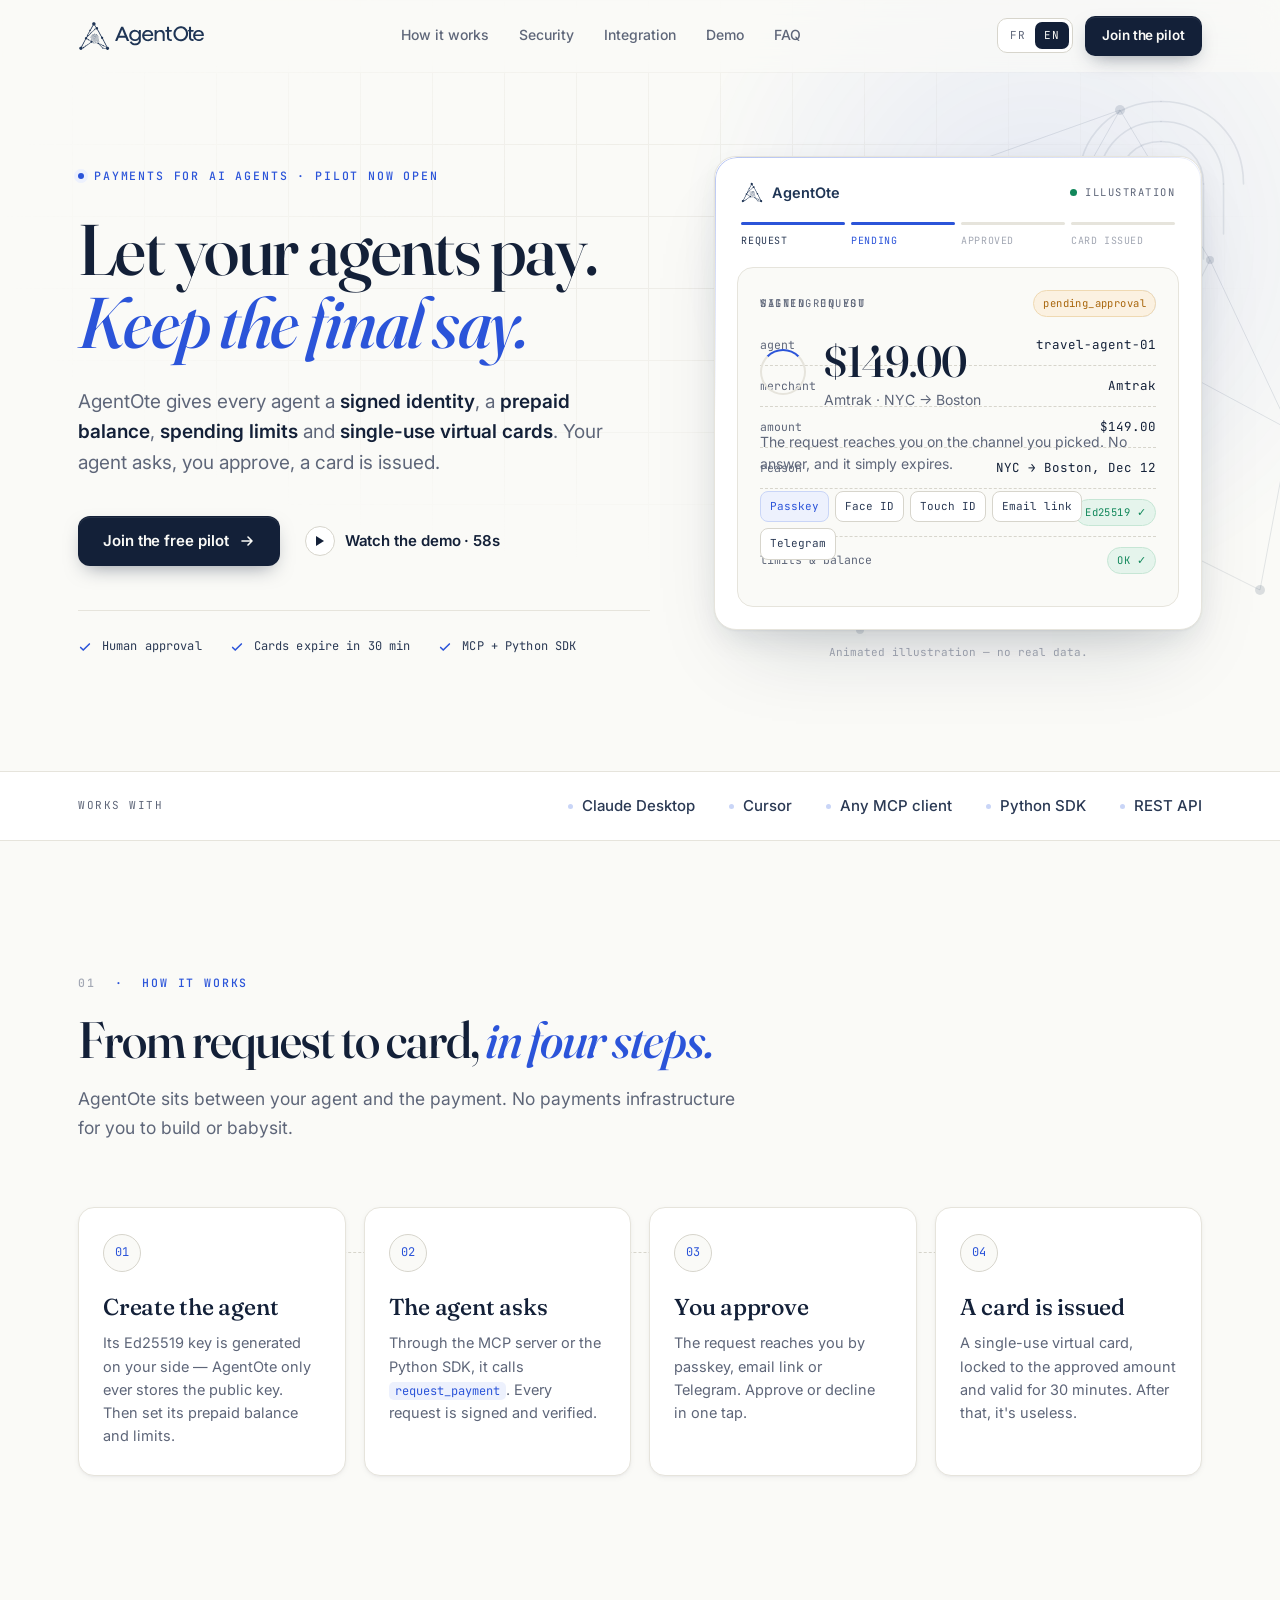
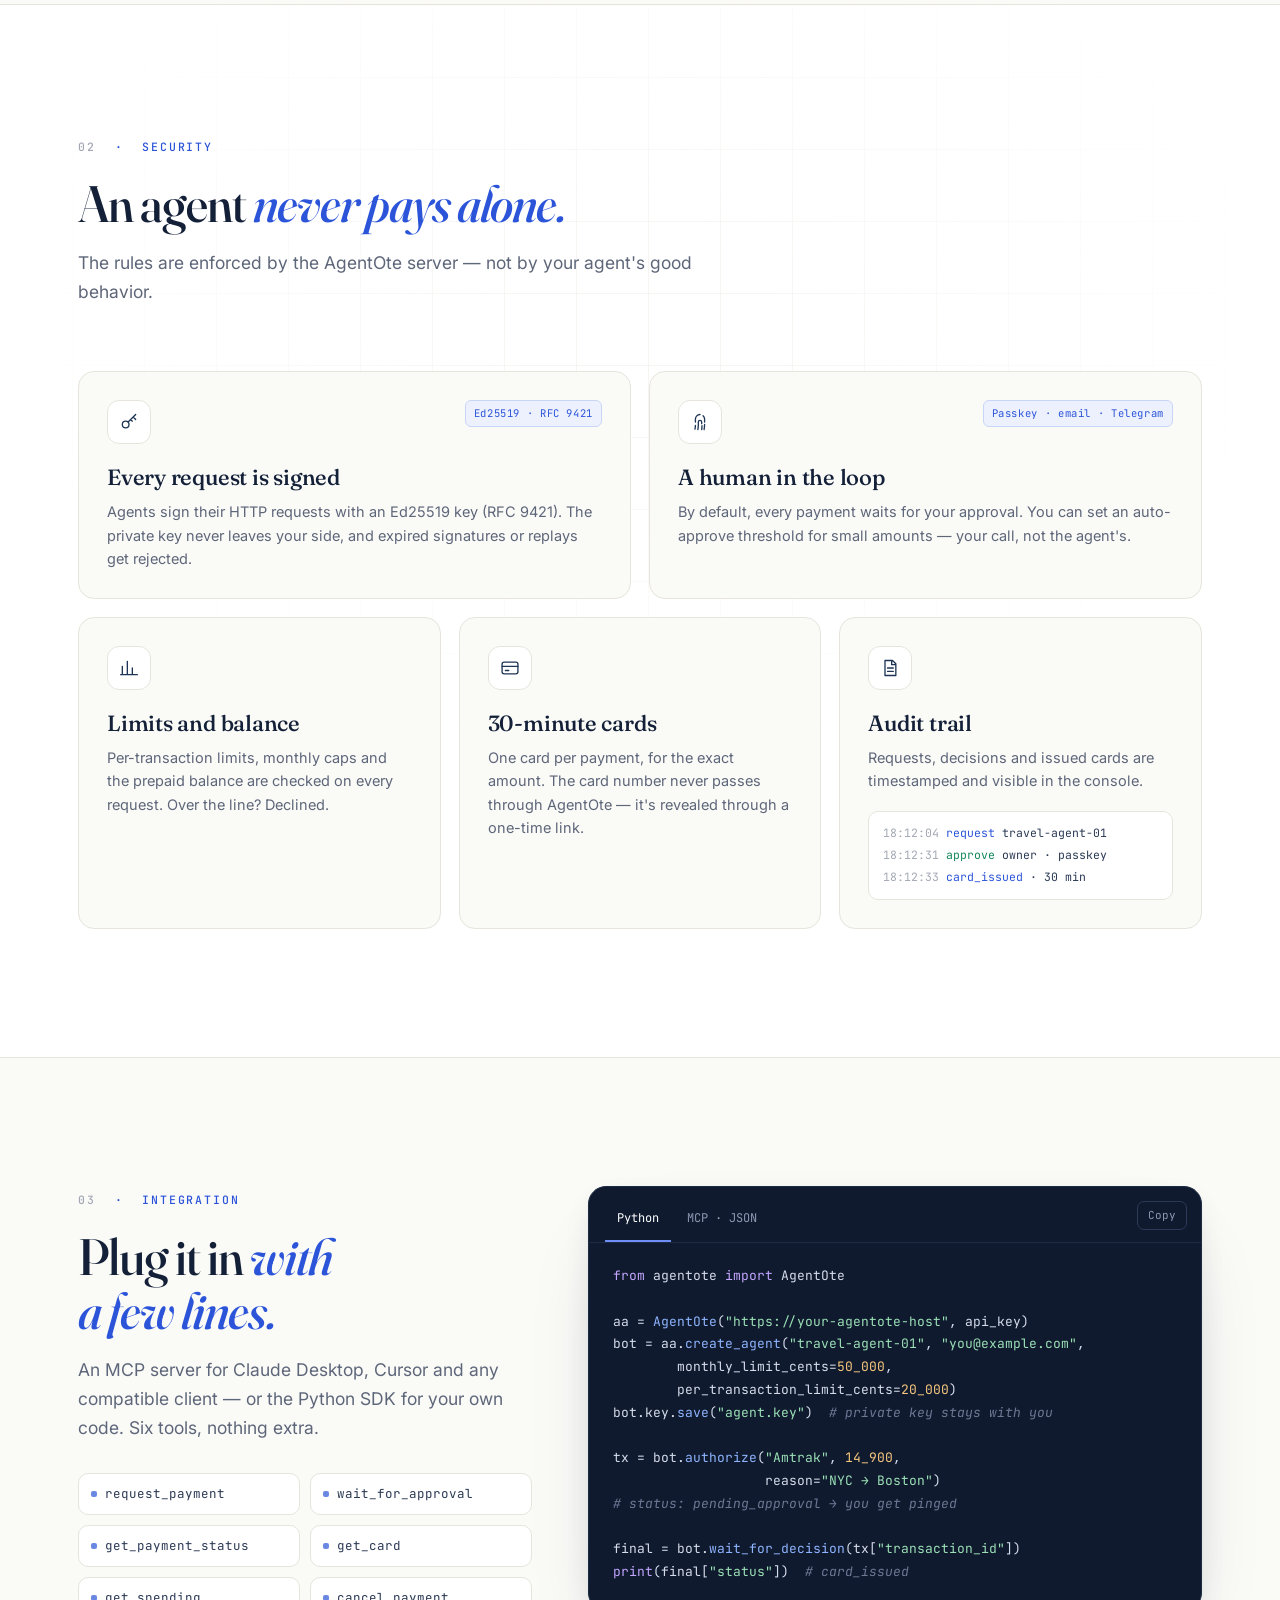
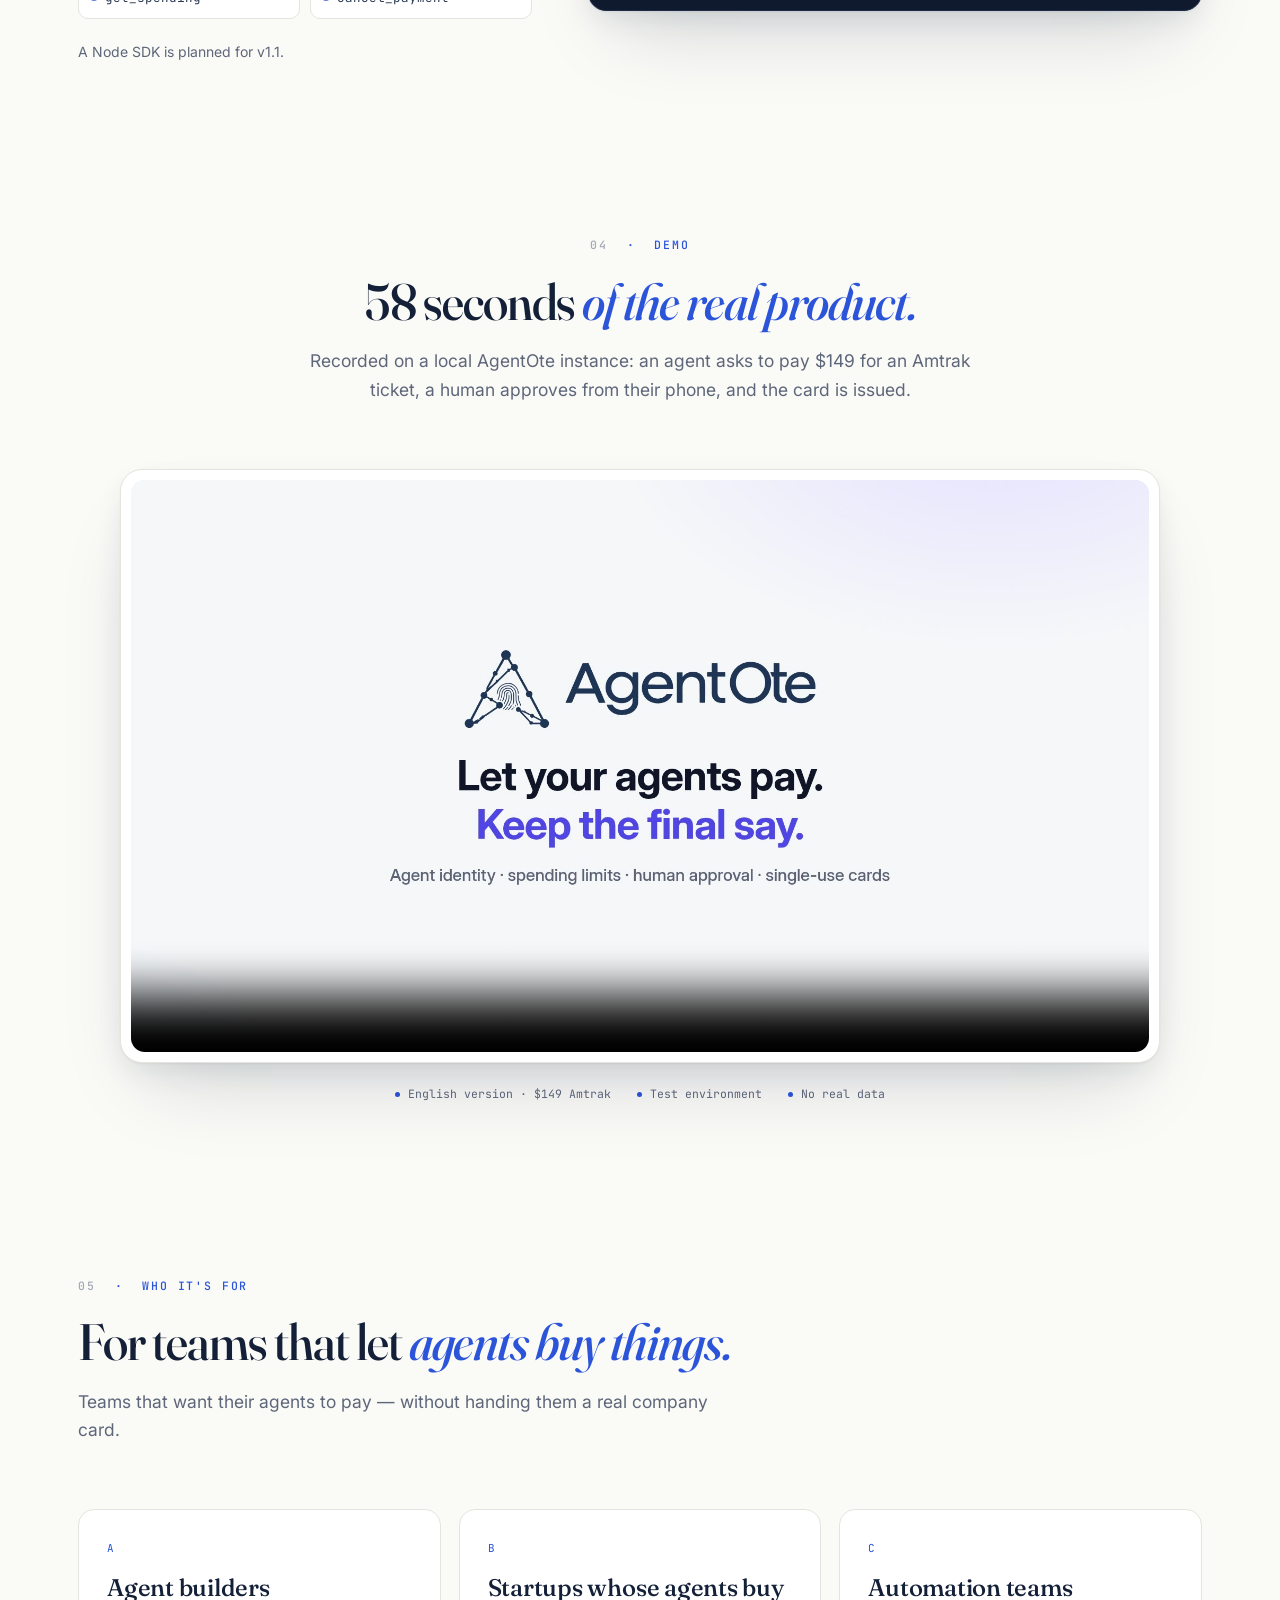
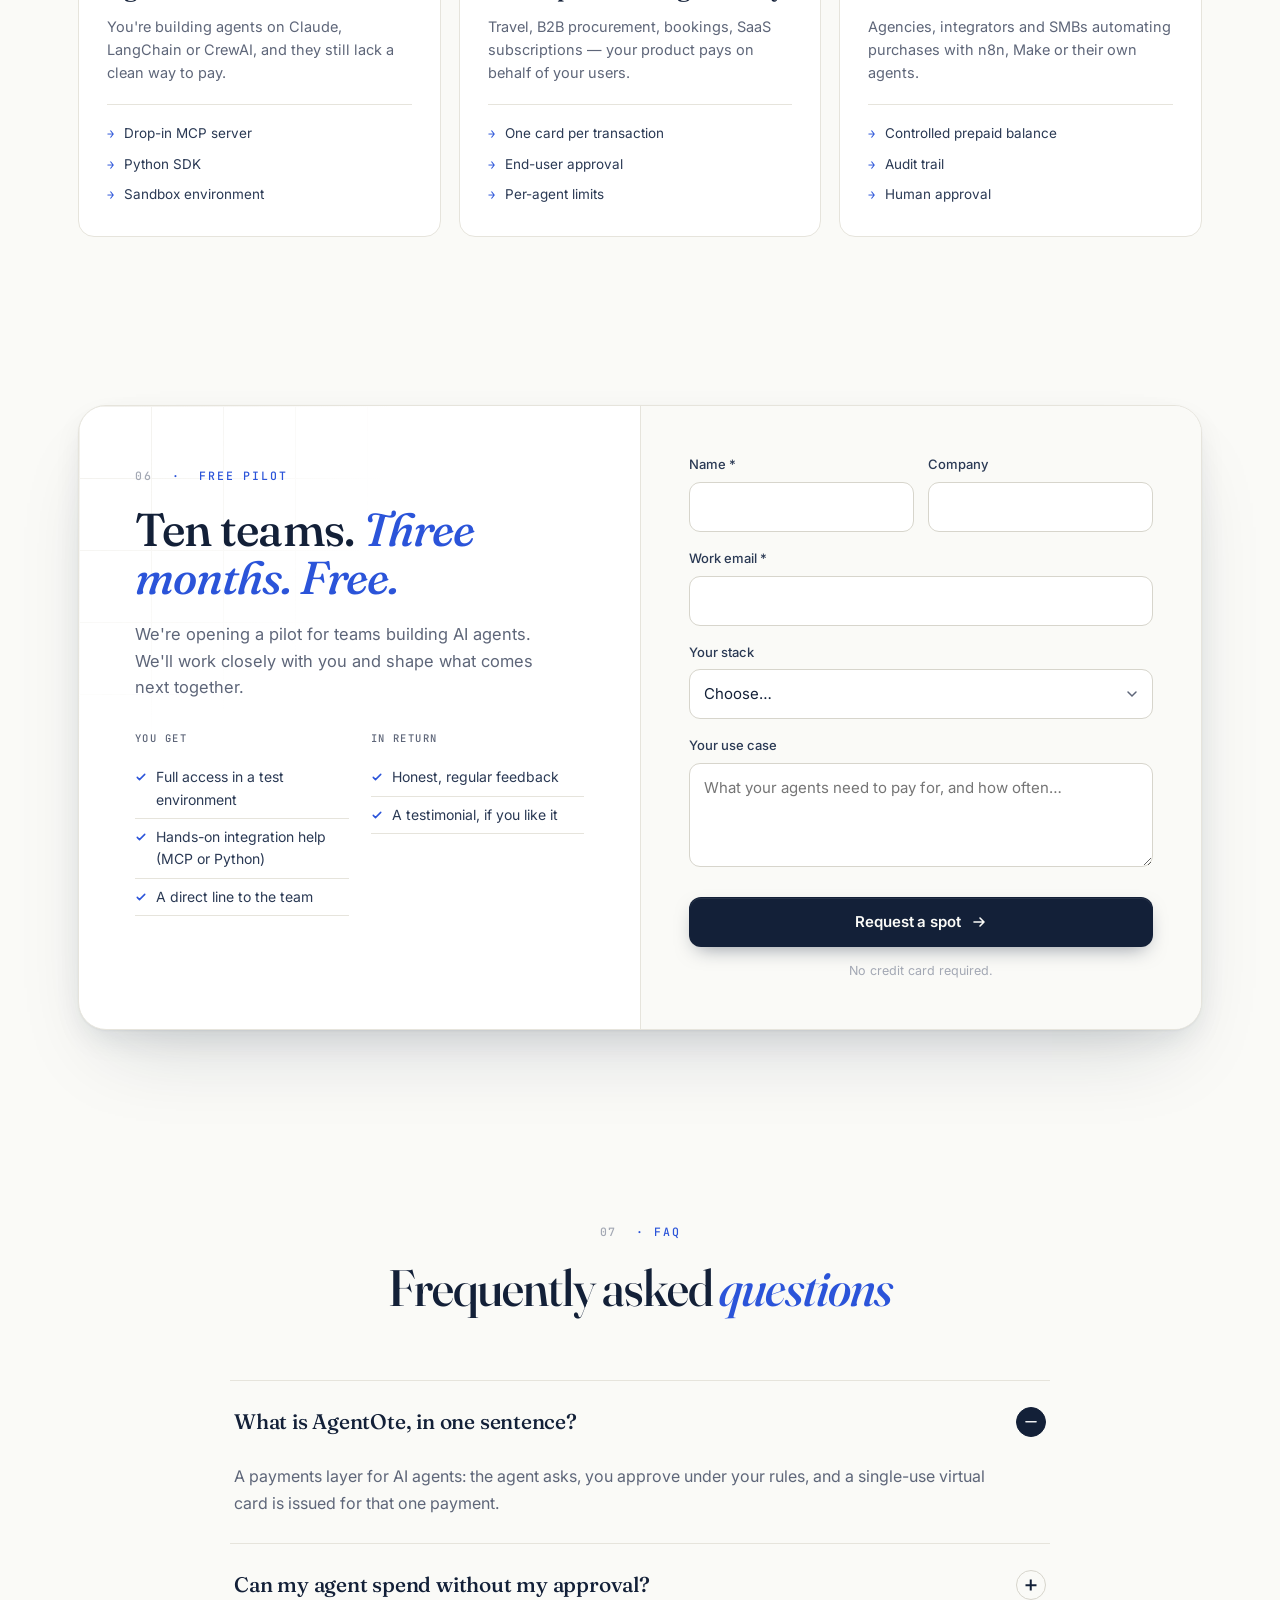
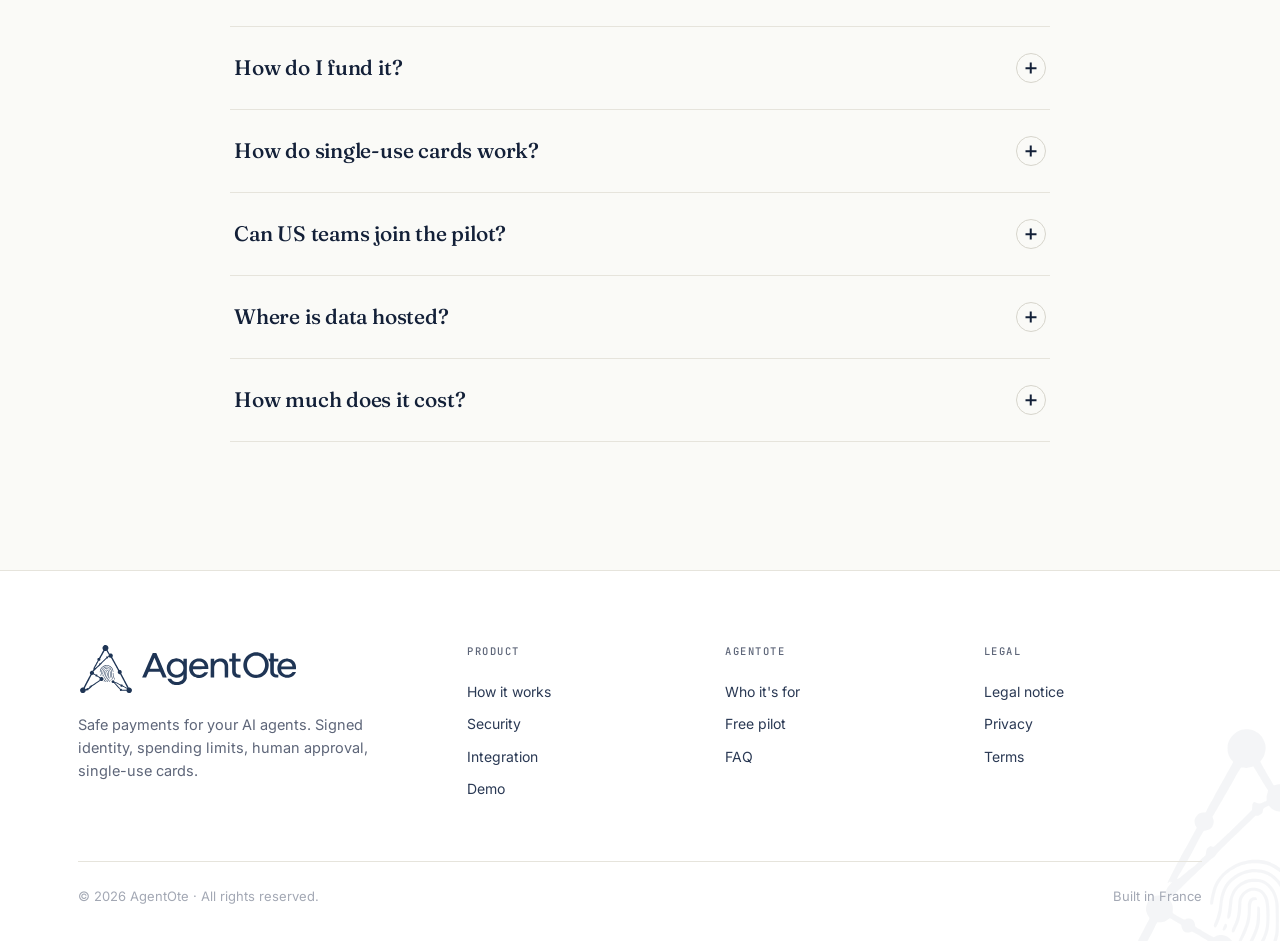
==== index.html @ a02f1b40 "Publication du site depuis agentote@7871f47" ====
<!DOCTYPE html>
<html lang="fr">
<head>
<meta charset="UTF-8" />
<meta name="viewport" content="width=device-width, initial-scale=1" />
<title>AgentOte — Des paiements sûrs pour vos agents IA</title>
<meta name="description" content="AgentOte donne à chaque agent IA une identité signée, un solde prépayé, des plafonds et des cartes virtuelles à usage unique. Vous validez chaque paiement avant qu'il parte." />
<meta property="og:type" content="website" />
<meta property="og:title" content="AgentOte — Des paiements sûrs pour vos agents IA" />
<meta property="og:description" content="Identité signée, plafonds, validation humaine et cartes virtuelles à usage unique pour les agents IA." />
<meta property="og:site_name" content="AgentOte" />
<meta property="og:image" content="assets/favicon-512.png" />
<meta name="theme-color" content="#FAFAF7" />
<link rel="icon" href="assets/favicon.ico" sizes="any" />
<link rel="icon" type="image/svg+xml" href="assets/favicon.svg" />
<link rel="icon" type="image/png" sizes="32x32" href="assets/favicon-32.png" />
<link rel="icon" type="image/png" sizes="16x16" href="assets/favicon-16.png" />
<link rel="apple-touch-icon" href="assets/apple-touch-icon-180.png" />
<link rel="preconnect" href="https://fonts.googleapis.com" />
<link rel="preconnect" href="https://fonts.gstatic.com" crossorigin />
<link href="https://fonts.googleapis.com/css2?family=Fraunces:ital,opsz,wght@0,9..144,400;0,9..144,500;0,9..144,600;1,9..144,400;1,9..144,500;1,9..144,600&family=Inter:wght@400;500;600&family=JetBrains+Mono:wght@400;500&display=swap" rel="stylesheet" />
<style>
*,*::before,*::after{box-sizing:border-box;margin:0;padding:0}
:root{
  --paper:#FAFAF7; --paper-2:#F4F3EE; --white:#FFFFFF;
  --navy:#1F3555;
  --ink:#132038; --ink-2:#2A3954; --muted:#5E6679; --faint:#A3A8B4;
  --line:#E6E4DC; --line-2:#D7D5CC;
  --accent:#2B54D9; --accent-ink:#1F43B8; --accent-soft:#EDF1FD; --accent-line:#C9D5F7;
  --ok:#11875A; --ok-soft:#E5F4EC; --warn:#A8650A; --warn-soft:#FBF1E1;
  --serif:'Fraunces',Georgia,'Times New Roman',serif;
  --sans:'Inter',-apple-system,BlinkMacSystemFont,'Segoe UI',sans-serif;
  --mono:'JetBrains Mono',ui-monospace,SFMono-Regular,Consolas,monospace;
  --nav-h:72px; --max:1180px; --r:16px;
  --shadow-1:0 1px 2px rgba(19,32,56,.04),0 2px 6px rgba(19,32,56,.04);
  --shadow-2:0 1px 2px rgba(19,32,56,.05),0 12px 32px -8px rgba(19,32,56,.12),0 40px 80px -30px rgba(19,32,56,.18);
  --ease:cubic-bezier(.2,.7,.2,1);
}
html{scroll-behavior:smooth;-webkit-text-size-adjust:100%}
body{font-family:var(--sans);font-size:16px;line-height:1.6;color:var(--ink);background:var(--paper);-webkit-font-smoothing:antialiased;text-rendering:optimizeLegibility;overflow-x:hidden}
::selection{background:var(--accent);color:#fff}
a{color:inherit;text-decoration:none}
ul,ol{list-style:none}
button{font:inherit;cursor:pointer;color:inherit}
img,svg,video{display:block;max-width:100%}
:focus-visible{outline:2px solid var(--accent);outline-offset:3px;border-radius:6px}
.container{max-width:var(--max);margin:0 auto;padding:0 28px}
.display{font-family:var(--serif);font-weight:500;letter-spacing:-.022em;line-height:1.02;font-variation-settings:"opsz" 144}
.display em{font-style:italic;font-weight:500;color:var(--accent)}
.kicker{display:inline-flex;align-items:center;gap:10px;font-family:var(--mono);font-size:11.5px;font-weight:500;letter-spacing:.16em;text-transform:uppercase;color:var(--accent)}
.kicker .dot{width:6px;height:6px;border-radius:50%;background:var(--accent);box-shadow:0 0 0 4px var(--accent-soft)}
.sec{padding:128px 0;position:relative}
.sec-head{max-width:760px;margin-bottom:64px}
.sec-head.center{margin-left:auto;margin-right:auto;text-align:center}
.sec-head h2{text-wrap:balance;font-family:var(--serif);font-weight:500;font-size:clamp(2.1rem,4vw,3.25rem);letter-spacing:-.02em;line-height:1.06;margin:18px 0 18px;font-variation-settings:"opsz" 144}
.sec-head h2 em{font-style:italic;color:var(--accent)}
.sec-sub{font-size:17.5px;color:var(--muted);max-width:60ch;line-height:1.65}
.sec-head.center .sec-sub{margin:0 auto}
.num{font-family:var(--mono);color:var(--faint)}
.btn{position:relative;display:inline-flex;align-items:center;justify-content:center;gap:10px;height:50px;padding:0 24px;border-radius:12px;border:1px solid transparent;font-size:15px;font-weight:600;letter-spacing:-.005em;white-space:nowrap;transition:background .25s var(--ease),color .25s,border-color .25s,transform .25s var(--ease),box-shadow .25s}
.btn-ink{background:var(--ink);color:var(--paper);box-shadow:0 1px 0 rgba(255,255,255,.08) inset,0 8px 20px -8px rgba(19,32,56,.5)}
.btn-ink:hover{background:var(--accent);transform:translateY(-1px);box-shadow:0 12px 26px -10px rgba(43,84,217,.6)}
.btn-ink .arr{transition:transform .25s var(--ease)}
.btn-ink:hover .arr{transform:translateX(3px)}
.btn-ghost{background:transparent;color:var(--ink);padding:0 10px}
.btn-ghost .play{width:30px;height:30px;border-radius:50%;border:1px solid var(--line-2);display:grid;place-items:center;background:var(--white);transition:border-color .25s,transform .25s var(--ease)}
.btn-ghost:hover .play{border-color:var(--ink);transform:scale(1.06)}
.btn-sm{height:40px;padding:0 16px;font-size:13.5px;border-radius:10px}
#nav{position:fixed;inset:0 0 auto;height:var(--nav-h);z-index:900;background:rgba(250,250,247,.72);backdrop-filter:saturate(1.4) blur(14px);-webkit-backdrop-filter:saturate(1.4) blur(14px);border-bottom:1px solid transparent;transition:border-color .3s,background .3s}
#nav.scrolled{border-bottom-color:var(--line);background:rgba(250,250,247,.9)}
.nav-in{max-width:var(--max);margin:0 auto;padding:0 28px;height:100%;display:flex;align-items:center;justify-content:space-between;gap:20px}
.brand{display:flex;align-items:center;flex-shrink:0}
.brand img{height:30px;width:auto}
.nav-links{display:flex;gap:30px}
.nav-links a{font-size:14px;font-weight:500;color:var(--muted);transition:color .2s;position:relative}
.nav-links a::after{content:"";position:absolute;left:0;right:0;bottom:-6px;height:1px;background:var(--ink);transform:scaleX(0);transform-origin:left;transition:transform .3s var(--ease)}
.nav-links a:hover{color:var(--ink)}
.nav-links a:hover::after{transform:scaleX(1)}
.nav-act{display:flex;align-items:center;gap:12px}
.lang{display:flex;padding:3px;border:1px solid var(--line-2);border-radius:10px;background:var(--white)}
.lang button{border:0;background:transparent;font-family:var(--mono);font-size:11px;letter-spacing:.08em;padding:5px 9px;border-radius:7px;color:var(--muted);transition:background .2s,color .2s}
.lang button.on{background:var(--ink);color:var(--paper)}
.burger{display:none;width:40px;height:40px;border:1px solid var(--line-2);border-radius:10px;background:var(--white);flex-direction:column;align-items:center;justify-content:center;gap:5px}
.burger span{width:16px;height:1.5px;background:var(--ink);transition:transform .25s,opacity .25s}
.burger.open span:nth-child(1){transform:translateY(3.25px) rotate(45deg)}
.burger.open span:nth-child(2){transform:translateY(-3.25px) rotate(-45deg)}
#mmenu{position:fixed;inset:var(--nav-h) 0 0;z-index:850;background:var(--paper);padding:28px;display:flex;flex-direction:column;opacity:0;visibility:hidden;transform:translateY(-8px);transition:opacity .25s,transform .25s,visibility .25s}
#mmenu.open{opacity:1;visibility:visible;transform:none}
#mmenu a.m{font-family:var(--serif);font-size:28px;padding:14px 0;border-bottom:1px solid var(--line);display:flex;justify-content:space-between;align-items:center}
#mmenu a.m b{font-weight:500}
#mmenu a.m span{font-family:var(--mono);font-size:12px;color:var(--faint)}
#mmenu .btn{margin-top:28px}
#hero{position:relative;padding:calc(var(--nav-h) + 84px) 0 110px;overflow:hidden}
.grid-bg{position:absolute;inset:0;pointer-events:none;background-image:linear-gradient(var(--line) 1px,transparent 1px),linear-gradient(90deg,var(--line) 1px,transparent 1px);background-size:72px 72px;opacity:.55;-webkit-mask-image:radial-gradient(ellipse 70% 60% at 50% 30%,#000 15%,transparent 72%);mask-image:radial-gradient(ellipse 70% 60% at 50% 30%,#000 15%,transparent 72%)}
.glow{position:absolute;pointer-events:none;width:720px;height:720px;right:-120px;top:-120px;background:radial-gradient(closest-side,rgba(43,84,217,.10),transparent);filter:blur(10px)}
.net{position:absolute;pointer-events:none;right:-40px;top:70px;width:760px;height:620px;opacity:.9}
.net line{stroke:var(--navy);stroke-opacity:.13;stroke-width:1}
.net circle{fill:var(--navy);fill-opacity:.16}
.net circle.p{fill:var(--accent);fill-opacity:.5;animation:pulse 3.6s var(--ease) infinite}
.net circle.p:nth-of-type(2n){animation-delay:1.2s}
.net circle.p:nth-of-type(3n){animation-delay:2.4s}
@keyframes pulse{0%,100%{fill-opacity:.15}50%{fill-opacity:.6}}
.hero-grid{position:relative;display:grid;grid-template-columns:1.08fr .92fr;gap:64px;align-items:center}
.hero-copy h1{font-size:clamp(3rem,5.6vw,4.85rem);margin:26px 0 0;text-wrap:balance}
.hero-copy h1 .l2{display:block}
.lead{margin-top:28px;font-size:19px;line-height:1.6;color:var(--muted);max-width:33em}
.lead strong{color:var(--ink);font-weight:600}
.cta-row{display:flex;align-items:center;gap:14px;margin-top:38px;flex-wrap:wrap}
.proof{margin-top:44px;padding-top:26px;border-top:1px solid var(--line);display:grid;grid-template-columns:repeat(3,auto);gap:12px 28px;justify-content:start}
.proof li{display:flex;align-items:center;gap:10px;font-family:var(--mono);font-size:12px;color:var(--ink-2);letter-spacing:.01em}
.proof svg{flex:none;color:var(--accent)}
.stage{position:relative}
.stage .fp{position:absolute;right:-84px;top:-92px;width:250px;opacity:.55;pointer-events:none}
.stage .console{z-index:1}.caption{position:relative}
.stage .fp path{fill:none;stroke:var(--navy);stroke-opacity:.18;stroke-width:1.3;stroke-linecap:round}
.console{position:relative;background:var(--white);border:1px solid var(--line);border-radius:22px;box-shadow:var(--shadow-2);padding:22px;overflow:hidden}
.console::before{content:"";position:absolute;inset:0;border-radius:22px;padding:1px;background:linear-gradient(160deg,rgba(43,84,217,.35),transparent 40%);-webkit-mask:linear-gradient(#000 0 0) content-box,linear-gradient(#000 0 0);-webkit-mask-composite:xor;mask-composite:exclude;pointer-events:none}
.c-head{display:flex;justify-content:space-between;align-items:center;padding:2px 4px 18px}
.c-brand{display:flex;align-items:center;gap:9px;font-weight:600;font-size:14.5px;color:var(--navy)}
.c-brand img{width:22px;height:auto}
.live{display:flex;align-items:center;gap:8px;font-family:var(--mono);font-size:10.5px;letter-spacing:.14em;text-transform:uppercase;color:var(--muted)}
.live i{width:7px;height:7px;border-radius:50%;background:var(--ok);animation:ping 2s infinite}
@keyframes ping{0%{box-shadow:0 0 0 0 rgba(17,135,90,.45)}80%,100%{box-shadow:0 0 0 8px rgba(17,135,90,0)}}
.steps{display:grid;grid-template-columns:repeat(4,1fr);gap:6px;margin:0 4px 18px}
.steps li{font-family:var(--mono);font-size:10px;letter-spacing:.06em;text-transform:uppercase;color:var(--faint);transition:color .4s;white-space:nowrap}
.steps li b{display:block;height:3px;border-radius:3px;background:var(--line);margin-bottom:8px;overflow:hidden;position:relative}
.steps li b::after{content:"";position:absolute;inset:0;background:var(--accent);transform:scaleX(0);transform-origin:left}
.steps li.done{color:var(--ink-2)}
.steps li.done b::after{transform:scaleX(1);transition:transform .3s}
.steps li.cur{color:var(--accent)}
.steps li.cur b::after{animation:fill var(--dur,2.8s) linear forwards}
@keyframes fill{to{transform:scaleX(1)}}
.panes{display:grid;background:var(--paper);border:1px solid var(--line);border-radius:16px;min-height:322px}
.pane{grid-area:1/1;padding:22px;opacity:0;transform:translateY(8px) scale(.985);transition:opacity .5s var(--ease),transform .6s var(--ease);pointer-events:none}
.pane.on{opacity:1;transform:none;pointer-events:auto}
.row{display:flex;justify-content:space-between;align-items:center;gap:16px;padding:10px 0;border-bottom:1px dashed var(--line-2);font-size:13.5px}
.row:last-child{border-bottom:0}
.row .k{font-family:var(--mono);font-size:11.5px;color:var(--muted)}
.row .v{font-family:var(--mono);font-size:12.5px;color:var(--ink);text-align:right}
.badge{display:inline-flex;align-items:center;gap:6px;font-family:var(--mono);font-size:10.5px;letter-spacing:.04em;padding:4px 9px;border-radius:999px;border:1px solid var(--line-2);background:var(--white);color:var(--ink-2);white-space:nowrap}
.badge.ok{color:var(--ok);background:var(--ok-soft);border-color:#C6E6D5}
.badge.wait{color:var(--warn);background:var(--warn-soft);border-color:#EFD9B2}
.badge.acc{color:var(--accent);background:var(--accent-soft);border-color:var(--accent-line)}
.p-title{display:flex;justify-content:space-between;align-items:center;gap:12px;margin-bottom:8px}
.p-title .t{font-family:var(--mono);font-size:10.5px;letter-spacing:.14em;text-transform:uppercase;color:var(--muted)}
.amount{font-family:var(--serif);font-size:44px;font-weight:500;letter-spacing:-.02em;line-height:1;margin:6px 0 6px;font-variation-settings:"opsz" 144}
.merchant{font-size:14px;color:var(--muted)}
.chips{display:flex;flex-wrap:wrap;gap:6px;margin-top:16px}
.chip-c{font-family:var(--mono);font-size:11px;padding:6px 9px;border-radius:8px;border:1px solid var(--line-2);background:var(--white);color:var(--ink-2)}
.chip-c.hl{border-color:var(--accent-line);color:var(--accent);background:var(--accent-soft)}
.wait-ring{width:46px;height:46px;border-radius:50%;border:2px solid var(--line);border-top-color:var(--accent);animation:spin 1.1s linear infinite;flex:none}
@keyframes spin{to{transform:rotate(360deg)}}
.big-check{width:52px;height:52px;border-radius:50%;background:var(--ok-soft);display:grid;place-items:center;flex:none}
.big-check path{stroke:var(--ok);stroke-width:2.4;fill:none;stroke-linecap:round;stroke-linejoin:round;stroke-dasharray:30;stroke-dashoffset:30}
.pane.on .big-check path{animation:draw .7s .15s var(--ease) forwards}
@keyframes draw{to{stroke-dashoffset:0}}
.sig{margin-top:18px;font-family:var(--mono);font-size:11px;color:var(--muted);background:var(--white);border:1px solid var(--line);border-radius:10px;padding:10px 12px;line-height:1.8}
.sig b{color:var(--ink-2);font-weight:500}
.vcard{position:relative;aspect-ratio:1.586;border-radius:16px;padding:20px 22px;color:#fff;overflow:hidden;background:radial-gradient(120% 140% at 100% 0%,#3E66E6 0%,#2346B8 35%,#1F3555 75%,#172843 100%);box-shadow:0 24px 40px -18px rgba(31,53,85,.55),inset 0 1px 0 rgba(255,255,255,.18);display:flex;flex-direction:column;justify-content:space-between}
.vcard .mesh{position:absolute;inset:0;width:100%;height:100%;opacity:.16}
.vcard .mesh line{stroke:#fff;stroke-width:.8}
.vcard .mesh circle{fill:#fff}
.vcard .shine{position:absolute;inset:-40%;background:linear-gradient(115deg,transparent 40%,rgba(255,255,255,.22) 50%,transparent 60%);transform:translateX(-60%)}
.pane.on .vcard .shine{animation:shine 1.6s .3s var(--ease) forwards}
@keyframes shine{to{transform:translateX(60%)}}
.vc-top,.vc-bot{position:relative;display:flex;justify-content:space-between;align-items:flex-start;gap:10px}
.vc-brand{display:flex;align-items:center;gap:8px;font-weight:600;font-size:14px}
.vc-brand img{width:20px}
.vc-pill{font-family:var(--mono);font-size:9.5px;letter-spacing:.1em;text-transform:uppercase;padding:4px 8px;border-radius:999px;background:rgba(255,255,255,.14);border:1px solid rgba(255,255,255,.22)}
.vc-mid{position:relative;display:flex;align-items:center;gap:14px}
.emv{width:38px;height:28px;border-radius:6px;background:linear-gradient(135deg,#F3DFA8,#C9A24A 60%,#E9D08E);position:relative;overflow:hidden}
.emv::before{content:"";position:absolute;inset:6px 0;border-top:1px solid rgba(80,60,10,.35);border-bottom:1px solid rgba(80,60,10,.35)}
.emv::after{content:"";position:absolute;inset:0 13px;border-left:1px solid rgba(80,60,10,.35);border-right:1px solid rgba(80,60,10,.35)}
.pan{position:relative;font-family:var(--mono);font-size:15px;letter-spacing:.14em;opacity:.95}
.vc-bot .l{font-family:var(--mono);font-size:8.5px;letter-spacing:.14em;text-transform:uppercase;opacity:.65;white-space:nowrap}
.vc-bot .v{font-family:var(--mono);font-size:13px;margin-top:3px;white-space:nowrap}
.under{display:flex;justify-content:space-between;align-items:center;gap:10px;margin-top:14px;font-size:12.5px;color:var(--muted)}
.caption{margin-top:14px;font-family:var(--mono);font-size:11px;color:var(--faint);text-align:center}
.compat{border-top:1px solid var(--line);border-bottom:1px solid var(--line);background:var(--white)}
.compat .container{display:flex;align-items:center;justify-content:space-between;gap:24px;padding-top:22px;padding-bottom:22px;flex-wrap:wrap}
.compat .lbl{font-family:var(--mono);font-size:11px;letter-spacing:.14em;text-transform:uppercase;color:var(--muted)}
.compat ul{display:flex;gap:10px 34px;flex-wrap:wrap}
.compat li{font-size:15px;font-weight:500;color:var(--ink-2);display:flex;align-items:center;gap:9px}
.compat li i{width:5px;height:5px;border-radius:50%;background:var(--accent-line)}
.issuing{margin-top:14px;padding:12px 14px;border:1px solid var(--accent-line);background:var(--accent-soft);border-radius:10px}
.issuing .ir{display:flex;justify-content:space-between;gap:10px;font-size:13px;color:var(--accent-ink);font-weight:500}
.issuing .mono{font-family:var(--mono);font-size:11px;opacity:.8}
.issuing b{display:block;height:3px;border-radius:3px;margin-top:10px;background:rgba(43,84,217,.15);position:relative;overflow:hidden}
.issuing b::after{content:"";position:absolute;inset:0;width:40%;background:var(--accent);border-radius:3px;animation:slide 1.2s var(--ease) infinite}
@keyframes slide{from{transform:translateX(-100%)}to{transform:translateX(260%)}}
.how{display:grid;grid-template-columns:repeat(4,1fr);gap:18px;position:relative}
.how::before{content:"";position:absolute;left:30px;right:30px;top:45px;border-top:1px dashed var(--line-2)}
.st{position:relative;background:var(--white);border:1px solid var(--line);border-radius:var(--r);padding:26px 24px 28px;box-shadow:var(--shadow-1);transition:transform .35s var(--ease),box-shadow .35s,border-color .35s}
.st:hover{transform:translateY(-4px);box-shadow:var(--shadow-2);border-color:var(--line-2)}
.st .n{width:38px;height:38px;border-radius:50%;display:grid;place-items:center;background:var(--paper);border:1px solid var(--line-2);font-family:var(--mono);font-size:12px;color:var(--accent);position:relative;z-index:1}
.st h3{font-family:var(--serif);font-weight:500;font-size:23px;letter-spacing:-.01em;line-height:1.2;margin:22px 0 10px}
.st p{font-size:14.5px;color:var(--muted);line-height:1.6}
.st code{font-family:var(--mono);font-size:12px;color:var(--accent);background:var(--accent-soft);padding:1px 6px;border-radius:5px}
#security{background:var(--white);border-top:1px solid var(--line);border-bottom:1px solid var(--line)}
#security .grid-bg{opacity:.35}
.sec-grid{display:grid;grid-template-columns:repeat(6,1fr);gap:18px;position:relative}
.sc{grid-column:span 2;background:var(--paper);border:1px solid var(--line);border-radius:var(--r);padding:28px;position:relative;overflow:hidden;transition:border-color .3s,transform .35s var(--ease)}
.sc:hover{border-color:var(--accent-line);transform:translateY(-3px)}
.sc.wide{grid-column:span 3}
.sc .ico{width:44px;height:44px;border-radius:12px;background:var(--white);border:1px solid var(--line);display:grid;place-items:center;color:var(--navy)}
.sc h3{font-family:var(--serif);font-weight:500;font-size:22px;letter-spacing:-.01em;line-height:1.2;margin:20px 0 10px}
.sc p{font-size:14.5px;color:var(--muted);line-height:1.6}
.sc .tag{position:absolute;top:28px;right:28px;font-family:var(--mono);font-size:10.5px;letter-spacing:.06em;color:var(--accent);background:var(--accent-soft);border:1px solid var(--accent-line);padding:4px 8px;border-radius:6px}
.log{margin-top:18px;font-family:var(--mono);font-size:11.5px;line-height:1.95;color:var(--ink-2);background:var(--white);border:1px solid var(--line);border-radius:10px;padding:10px 14px;white-space:nowrap;overflow:hidden;text-overflow:ellipsis}
.log span{color:var(--faint)}
.log .g{color:var(--ok)}.log .b{color:var(--accent)}
.int{display:grid;grid-template-columns:.85fr 1.15fr;gap:56px;align-items:start}
.tools{margin-top:30px;display:grid;grid-template-columns:1fr 1fr;gap:10px}
.tools li{font-family:var(--mono);font-size:12.5px;color:var(--ink-2);background:var(--white);border:1px solid var(--line);border-radius:10px;padding:10px 12px;display:flex;align-items:center;gap:8px}
.tools li::before{content:"";width:6px;height:6px;border-radius:2px;background:var(--accent);opacity:.7}
.int-note{margin-top:22px;font-size:14px;color:var(--muted)}
.code{background:#0F1A2E;border-radius:18px;box-shadow:var(--shadow-2);overflow:hidden;border:1px solid #1E2B44;min-width:0}
.code-bar{display:flex;align-items:center;justify-content:space-between;padding:12px 14px 0 16px;border-bottom:1px solid #1E2B44}
.tabs{display:flex;gap:4px}
.tabs button{border:0;background:transparent;color:#8D98B3;font-family:var(--mono);font-size:12px;padding:10px 12px 12px;border-bottom:2px solid transparent;transition:color .2s,border-color .2s}
.tabs button.on{color:#fff;border-bottom-color:#6E8EF5}
.copy{border:1px solid #2A3A58;background:transparent;color:#8D98B3;font-family:var(--mono);font-size:11px;padding:5px 10px;border-radius:7px;margin-bottom:10px;transition:color .2s,border-color .2s}
.copy:hover{color:#fff;border-color:#6E8EF5}
.code pre{margin:0;padding:22px 24px 26px;font-family:var(--mono);font-size:13px;line-height:1.75;color:#D5DCEC;overflow-x:auto;display:none;tab-size:2}
.code pre.on{display:block}
.tk-c{color:#6C7894;font-style:italic}.tk-k{color:#C3A6FF}.tk-s{color:#9BE0B6}.tk-n{color:#F7C77E}.tk-f{color:#8FB4FF}.tk-p{color:#D5DCEC}
.vid-wrap{position:relative;max-width:1040px;margin:0 auto}
.vid-frame{position:relative;border-radius:22px;overflow:hidden;background:var(--white);border:1px solid var(--line);box-shadow:var(--shadow-2);padding:10px}
.vid-frame video{width:100%;border-radius:14px;aspect-ratio:16/9;background:#EEF0F4}
.vid-meta{display:flex;justify-content:center;gap:10px 26px;flex-wrap:wrap;margin-top:22px;font-family:var(--mono);font-size:11.5px;color:var(--muted)}
.vid-meta>span{display:flex;align-items:center;gap:8px}
.vid-meta i{width:5px;height:5px;border-radius:50%;background:var(--accent)}
.who{display:grid;grid-template-columns:repeat(3,1fr);gap:18px}
.wc{background:var(--white);border:1px solid var(--line);border-radius:var(--r);padding:30px 28px;display:flex;flex-direction:column;transition:transform .35s var(--ease),box-shadow .35s}
.wc:hover{transform:translateY(-4px);box-shadow:var(--shadow-2)}
.wc .idx{font-family:var(--mono);font-size:11px;letter-spacing:.14em;color:var(--accent)}
.wc h3{font-family:var(--serif);font-weight:500;font-size:24px;letter-spacing:-.01em;line-height:1.2;margin:16px 0 12px}
.wc p{font-size:14.5px;color:var(--muted)}
.wc ul{margin-top:auto;padding-top:18px;border-top:1px solid var(--line);display:flex;flex-direction:column;gap:9px}
.wc p{margin-bottom:20px}
.wc li{font-size:13.5px;color:var(--ink-2);display:flex;gap:10px;align-items:baseline}
.wc li::before{content:"→";font-family:var(--mono);font-size:12px;color:var(--accent)}
.pilot{position:relative;border-radius:28px;background:var(--white);border:1px solid var(--line);box-shadow:var(--shadow-2);overflow:hidden;display:grid;grid-template-columns:1fr 1fr}
.pilot-l{padding:56px;position:relative}
.pilot-l .grid-bg{opacity:.5;-webkit-mask-image:radial-gradient(ellipse 80% 80% at 0% 0%,#000 10%,transparent 70%);mask-image:radial-gradient(ellipse 80% 80% at 0% 0%,#000 10%,transparent 70%)}
.pilot-l h2{text-wrap:balance;position:relative;font-family:var(--serif);font-weight:500;font-size:clamp(2rem,3.6vw,3rem);letter-spacing:-.02em;line-height:1.06;margin:18px 0 18px}
.pilot-l h2 em{font-style:italic;color:var(--accent)}
.pilot-l>p{position:relative;color:var(--muted);font-size:16.5px;max-width:42ch}
.give{position:relative;margin-top:30px;display:grid;grid-template-columns:1fr 1fr;gap:22px}
.give h4{font-family:var(--mono);font-size:10.5px;letter-spacing:.14em;text-transform:uppercase;color:var(--muted);font-weight:500;margin-bottom:12px}
.give li{font-size:14px;color:var(--ink-2);padding:7px 0;border-bottom:1px solid var(--line);display:flex;gap:9px}
.give li svg{flex:none;margin-top:5px;color:var(--accent)}
.pilot-r{padding:48px;background:var(--paper);border-left:1px solid var(--line)}
form .f{margin-bottom:16px}
form label{display:block;font-size:13px;font-weight:500;color:var(--ink-2);margin-bottom:7px}
form input,form select,form textarea{width:100%;font:inherit;font-size:15px;color:var(--ink);background:var(--white);border:1px solid var(--line-2);border-radius:11px;padding:12px 14px;transition:border-color .2s,box-shadow .2s;appearance:none;-webkit-appearance:none}
form select{background-image:url("data:image/svg+xml,%3Csvg xmlns='http://www.w3.org/2000/svg' width='12' height='12' viewBox='0 0 12 12'%3E%3Cpath d='M2 4l4 4 4-4' stroke='%235E6679' stroke-width='1.5' fill='none' stroke-linecap='round'/%3E%3C/svg%3E");background-repeat:no-repeat;background-position:right 14px center}
form textarea{min-height:104px;resize:vertical}
form input:focus,form select:focus,form textarea:focus{outline:0;border-color:var(--accent);box-shadow:0 0 0 4px var(--accent-soft)}
form .two{display:grid;grid-template-columns:1fr 1fr;gap:14px}
form .btn{width:100%;margin-top:6px}
.form-note{margin-top:14px;font-size:12.5px;color:var(--faint);text-align:center}
.ok-msg{display:none;margin-top:14px;padding:12px 14px;border-radius:11px;background:var(--ok-soft);color:var(--ok);font-size:14px}
.ok-msg.show{display:block}
.faq{max-width:820px;margin:0 auto;border-top:1px solid var(--line)}
.qa{border-bottom:1px solid var(--line)}
.qa button{text-wrap:pretty;width:100%;display:flex;justify-content:space-between;align-items:center;gap:24px;text-align:left;background:none;border:0;padding:26px 4px;font-family:var(--serif);font-size:21px;font-weight:500;letter-spacing:-.01em;color:var(--ink);line-height:1.3}
.qa .pm{flex:none;width:30px;height:30px;border-radius:50%;border:1px solid var(--line-2);position:relative;transition:background .25s,border-color .25s}
.qa .pm::before,.qa .pm::after{content:"";position:absolute;left:50%;top:50%;width:11px;height:1.5px;background:var(--ink);transform:translate(-50%,-50%)}
.qa .pm::after{transform:translate(-50%,-50%) rotate(90deg);transition:transform .35s var(--ease)}
.qa.open .pm{background:var(--ink);border-color:var(--ink)}
.qa.open .pm::before,.qa.open .pm::after{background:#fff}
.qa.open .pm::after{transform:translate(-50%,-50%) rotate(0)}
.qa .a{display:grid;grid-template-rows:0fr;transition:grid-template-rows .4s var(--ease)}
.qa.open .a{grid-template-rows:1fr}
.qa .a>div{overflow:hidden}
.qa .a p{padding:0 60px 26px 4px;color:var(--muted);font-size:16px;line-height:1.7}
footer{border-top:1px solid var(--line);background:var(--white);padding:72px 0 34px;position:relative;overflow:hidden}
.ft{display:grid;grid-template-columns:1.6fr 1fr 1fr 1fr;gap:40px;position:relative}
.ft-brand img{height:52px;width:auto}
.ft-brand p{margin-top:18px;color:var(--muted);font-size:14.5px;max-width:34ch}
.ft h4{font-family:var(--mono);font-size:10.5px;letter-spacing:.14em;text-transform:uppercase;color:var(--muted);font-weight:500;margin-bottom:16px}
.ft a{display:block;font-size:14px;color:var(--ink-2);padding:5px 0;transition:color .2s}
.ft a:hover{color:var(--accent)}
.ft-bot{position:relative;margin-top:56px;padding-top:24px;border-top:1px solid var(--line);display:flex;justify-content:space-between;gap:16px;flex-wrap:wrap;font-size:13px;color:var(--faint)}
.ft-mark{position:absolute;right:-150px;bottom:-110px;width:360px;opacity:.045;pointer-events:none}
.rv{opacity:0;transform:translateY(18px);transition:opacity .8s var(--ease),transform .9s var(--ease)}
.rv.in{opacity:1;transform:none}
.rv.d1{transition-delay:.08s}.rv.d2{transition-delay:.16s}.rv.d3{transition-delay:.24s}
@media (prefers-reduced-motion:reduce){*,*::before,*::after{animation:none!important;transition:none!important}.rv{opacity:1;transform:none}html{scroll-behavior:auto}.big-check path{stroke-dashoffset:0}}
@media (max-width:1080px){
  .nav-links{display:none}.burger{display:flex}
  .hero-grid{grid-template-columns:1fr;gap:56px}
  .stage{max-width:560px}
  .how{grid-template-columns:1fr 1fr}.how::before{display:none}
  .sc,.sc.wide{grid-column:span 3}
  .int{grid-template-columns:1fr;gap:40px}
  .pilot{grid-template-columns:1fr}.pilot-r{border-left:0;border-top:1px solid var(--line)}
  .ft{grid-template-columns:1fr 1fr 1fr}.ft-brand{grid-column:1/-1}
}
@media (max-width:720px){
  :root{--nav-h:64px}
  .container,.nav-in{padding:0 20px}
  .brand img{height:26px}
  .nav-cta{display:none}
  .sec{padding:88px 0}
  .sec-head{margin-bottom:44px}
  #hero{padding:calc(var(--nav-h) + 48px) 0 72px}
  .hero-copy h1{font-size:clamp(2.5rem,11.5vw,3.4rem)}
  .lead{font-size:17px}
  .cta-row .btn-ink{width:100%}
  .proof{grid-template-columns:1fr;gap:12px}
  .net{width:520px;right:-240px;top:30px;opacity:.55}
  .stage .fp{display:none}
  .console{padding:14px;border-radius:18px}
  .c-head{padding:2px 2px 14px}
  .panes{min-height:300px}
  .pane{padding:16px}
  .amount{font-size:36px}
  .steps{margin:0 2px 14px}
  .steps li{font-size:8.5px;letter-spacing:.02em}
  .vcard{padding:16px 16px}
  .pan{font-size:13px}
  .vc-bot .v{font-size:11.5px}
  .how,.who{grid-template-columns:1fr}
  .sc,.sc.wide{grid-column:1/-1}
  .sc .tag{position:static;display:inline-block;margin-top:16px}
  .tools{grid-template-columns:1fr}
  .code pre{font-size:11px;padding:18px;white-space:pre-wrap;word-break:break-word}
  .ft-mark{width:200px;right:-50px;bottom:-60px;opacity:.04}
  .stage{margin-top:-8px}
  .pilot-l,.pilot-r{padding:30px 22px}
  .give{grid-template-columns:1fr}
  form .two{grid-template-columns:1fr;gap:0}
  .qa button{font-size:18px;padding:22px 2px}
  .qa .a p{padding:0 8px 22px 2px}
  .ft{grid-template-columns:1fr 1fr}
  .compat .container{flex-direction:column;align-items:flex-start;gap:14px}
  .compat ul{gap:8px 22px}
}
</style>
</head>
<body>
<header id="nav">
  <div class="nav-in">
    <a href="#top" class="brand" aria-label="AgentOte"><img src="assets/agentote-logo.svg" alt="AgentOte" width="139" height="30"></a>
    <nav class="nav-links" aria-label="Navigation">
      <a href="#how" data-i="nav_how"></a><a href="#security" data-i="nav_sec"></a><a href="#integration" data-i="nav_int"></a><a href="#demo" data-i="nav_demo"></a><a href="#faq" data-i="nav_faq"></a>
    </nav>
    <div class="nav-act">
      <div class="lang" role="group" aria-label="Langue / Language"><button type="button" data-lang="fr">FR</button><button type="button" data-lang="en">EN</button></div>
      <a href="#pilot" class="btn btn-ink btn-sm nav-cta" data-i="nav_cta"></a>
      <button class="burger" id="burger" aria-label="Menu" aria-expanded="false"><span></span><span></span></button>
    </div>
  </div>
</header>
<div id="mmenu">
  <a class="m" href="#how"><b data-i="nav_how"></b><span>01</span></a>
  <a class="m" href="#security"><b data-i="nav_sec"></b><span>02</span></a>
  <a class="m" href="#integration"><b data-i="nav_int"></b><span>03</span></a>
  <a class="m" href="#demo"><b data-i="nav_demo"></b><span>04</span></a>
  <a class="m" href="#faq"><b data-i="nav_faq"></b><span>07</span></a>
  <a href="#pilot" class="btn btn-ink" data-i="nav_cta"></a>
</div>
<main id="top">
<section id="hero">
  <div class="grid-bg"></div><div class="glow"></div>
  <svg class="net" viewBox="0 0 760 620" aria-hidden="true">
    <g><line x1="560" y1="40" x2="470" y2="200"/><line x1="560" y1="40" x2="650" y2="190"/><line x1="470" y1="200" x2="380" y2="380"/><line x1="650" y1="190" x2="730" y2="360"/><line x1="470" y1="200" x2="600" y2="290"/><line x1="600" y1="290" x2="650" y2="190"/><line x1="380" y1="380" x2="520" y2="430"/><line x1="520" y1="430" x2="600" y2="290"/><line x1="520" y1="430" x2="700" y2="520"/><line x1="730" y1="360" x2="700" y2="520"/><line x1="380" y1="380" x2="300" y2="560"/><line x1="300" y1="560" x2="520" y2="430"/><line x1="560" y1="40" x2="420" y2="90"/><line x1="420" y1="90" x2="470" y2="200"/><line x1="600" y1="290" x2="730" y2="360"/></g>
    <circle cx="560" cy="40" r="5"/><circle class="p" cx="470" cy="200" r="4"/><circle cx="650" cy="190" r="4"/><circle cx="380" cy="380" r="5"/><circle class="p" cx="600" cy="290" r="3.5"/><circle cx="730" cy="360" r="4"/><circle class="p" cx="520" cy="430" r="4"/><circle cx="700" cy="520" r="5"/><circle cx="300" cy="560" r="4"/><circle class="p" cx="420" cy="90" r="3"/>
  </svg>
  <div class="container hero-grid">
    <div class="hero-copy">
      <span class="kicker rv"><span class="dot"></span><span data-i="hero_kicker"></span></span>
      <h1 class="display rv d1"><span data-i="hero_t1"></span> <em class="l2" data-i="hero_t2"></em></h1>
      <p class="lead rv d2" data-i="hero_lead"></p>
      <div class="cta-row rv d3">
        <a href="#pilot" class="btn btn-ink"><span data-i="hero_cta"></span><svg class="arr" width="16" height="16" viewBox="0 0 16 16" fill="none"><path d="M3 8h10M9 4l4 4-4 4" stroke="currentColor" stroke-width="1.6" stroke-linecap="round" stroke-linejoin="round"/></svg></a>
        <a href="#demo" class="btn btn-ghost"><span class="play"><svg width="10" height="12" viewBox="0 0 10 12"><path d="M1 1l8 5-8 5z" fill="currentColor"/></svg></span><span data-i="hero_cta2"></span></a>
      </div>
      <ul class="proof rv d3">
        <li><svg width="14" height="14" viewBox="0 0 16 16" fill="none"><path d="M3 8.5l3 3 7-7" stroke="currentColor" stroke-width="1.8" stroke-linecap="round" stroke-linejoin="round"/></svg><span data-i="proof1"></span></li>
        <li><svg width="14" height="14" viewBox="0 0 16 16" fill="none"><path d="M3 8.5l3 3 7-7" stroke="currentColor" stroke-width="1.8" stroke-linecap="round" stroke-linejoin="round"/></svg><span data-i="proof2"></span></li>
        <li><svg width="14" height="14" viewBox="0 0 16 16" fill="none"><path d="M3 8.5l3 3 7-7" stroke="currentColor" stroke-width="1.8" stroke-linecap="round" stroke-linejoin="round"/></svg><span data-i="proof3"></span></li>
      </ul>
    </div>
    <div class="stage rv d2">
      <svg class="fp" viewBox="0 0 200 220" aria-hidden="true"><path d="M100 30c-38 0-66 28-66 66v40"/><path d="M100 46c-29 0-50 21-50 50v56"/><path d="M100 62c-20 0-34 14-34 34v70"/><path d="M100 78c-11 0-18 7-18 18v80"/><path d="M100 94v90"/><path d="M118 96c0-11-7-18-18-18"/><path d="M118 96v76"/><path d="M134 96c0-20-14-34-34-34"/><path d="M134 96v60"/><path d="M150 96c0-29-21-50-50-50"/><path d="M150 96v40"/><path d="M166 96c0-38-28-66-66-66"/></svg>
      <div class="console" id="console">
        <div class="c-head"><div class="c-brand"><img src="assets/agentote-symbol.svg" alt="">AgentOte</div><div class="live"><i></i><span data-i="c_live"></span></div></div>
        <ol class="steps" id="steps"><li><b></b><span data-i="st1"></span></li><li><b></b><span data-i="st2"></span></li><li><b></b><span data-i="st3"></span></li><li><b></b><span data-i="st4"></span></li></ol>
        <div class="panes">
          <div class="pane" data-p="0">
            <div class="p-title"><span class="t" data-i="p1_t"></span><span class="badge acc">request_payment</span></div>
            <div class="row"><span class="k" data-i="k_agent"></span><span class="v">travel-agent-01</span></div>
            <div class="row"><span class="k" data-i="k_merchant"></span><span class="v" data-i="ex_merchant"></span></div>
            <div class="row"><span class="k" data-i="k_amount"></span><span class="v" data-i="ex_amount"></span></div>
            <div class="row"><span class="k" data-i="k_reason"></span><span class="v" data-i="ex_reason"></span></div>
            <div class="row"><span class="k" data-i="k_sig"></span><span class="v"><span class="badge ok">Ed25519 ✓</span></span></div>
            <div class="row"><span class="k" data-i="k_limits"></span><span class="v"><span class="badge ok" data-i="ok_limits"></span></span></div>
          </div>
          <div class="pane" data-p="1">
            <div class="p-title"><span class="t" data-i="p2_t"></span><span class="badge wait">pending_approval</span></div>
            <div style="display:flex;align-items:center;gap:18px;margin-top:16px"><div class="wait-ring"></div><div><div class="amount" data-i="ex_amount"></div><div class="merchant" data-i="ex_line"></div></div></div>
            <p style="margin-top:20px;font-size:14px;color:var(--muted);line-height:1.55" data-i="p2_d"></p>
            <div class="chips"><span class="chip-c hl">Passkey</span><span class="chip-c">Face ID</span><span class="chip-c" data-i="ch_fp"></span><span class="chip-c" data-i="ch_mail"></span><span class="chip-c">Telegram</span></div>
          </div>
          <div class="pane" data-p="2">
            <div class="p-title"><span class="t" data-i="p3_t"></span><span class="badge ok">approved</span></div>
            <div style="display:flex;align-items:center;gap:16px;margin-top:16px"><div class="big-check"><svg width="26" height="26" viewBox="0 0 26 26"><path d="M6 13.5l5 5 9-11"/></svg></div><div><div style="font-family:var(--serif);font-size:24px;line-height:1.2" data-i="p3_h"></div><div class="merchant" data-i="p3_s"></div></div></div>
            <div class="sig"><b>decision</b> approve · <b>by</b> owner (passkey)<br><b>payment</b> <span data-i="ex_merchant"></span> · <span data-i="ex_amount"></span><br><b>reserved</b> <span data-i="ex_amount"></span> <span data-i="p3_res"></span></div>
            <div class="issuing"><div class="ir"><span data-i="p3_issue"></span></div><b></b></div>
          </div>
          <div class="pane" data-p="3">
            <div class="vcard">
              <svg class="mesh" viewBox="0 0 320 200" preserveAspectRatio="none" aria-hidden="true"><line x1="230" y1="10" x2="200" y2="80"/><line x1="230" y1="10" x2="290" y2="70"/><line x1="200" y1="80" x2="260" y2="120"/><line x1="290" y1="70" x2="260" y2="120"/><line x1="260" y1="120" x2="310" y2="190"/><line x1="200" y1="80" x2="170" y2="170"/><line x1="170" y1="170" x2="260" y2="120"/><circle cx="230" cy="10" r="3"/><circle cx="200" cy="80" r="2.5"/><circle cx="290" cy="70" r="2.5"/><circle cx="260" cy="120" r="3"/><circle cx="170" cy="170" r="2.5"/><circle cx="310" cy="190" r="3"/></svg>
              <div class="shine"></div>
              <div class="vc-top"><div class="vc-brand"><img src="assets/agentote-symbol-white.svg" alt="">AgentOte</div><span class="vc-pill" data-i="vc_single"></span></div>
              <div class="vc-mid"><div class="emv"></div><svg width="18" height="18" viewBox="0 0 24 24" fill="none" aria-hidden="true"><path d="M8 6a8 8 0 0 1 0 12M12 4a12 12 0 0 1 0 16M4 8.5a4 4 0 0 1 0 7" stroke="rgba(255,255,255,.75)" stroke-width="1.6" stroke-linecap="round"/></svg></div>
              <div class="pan">•••• •••• •••• ••••</div>
              <div class="vc-bot"><div><div class="l" data-i="vc_cap"></div><div class="v" data-i="ex_amount"></div></div><div><div class="l" data-i="vc_merch"></div><div class="v" data-i="ex_merchant"></div></div><div><div class="l" data-i="vc_exp"></div><div class="v" id="countdown">30:00</div></div></div>
            </div>
            <div class="under"><span class="badge ok">card_issued</span><span data-i="p4_s"></span></div>
          </div>
        </div>
      </div>
      <p class="caption" data-i="caption"></p>
    </div>
  </div>
</section>
<div class="compat"><div class="container"><span class="lbl" data-i="compat_lbl"></span><ul><li><i></i>Claude Desktop</li><li><i></i>Cursor</li><li><i></i><span data-i="compat_mcp"></span></li><li><i></i><span data-i="compat_py"></span></li><li><i></i><span data-i="compat_rest"></span></li></ul></div></div>
<section id="how" class="sec">
  <div class="container">
    <div class="sec-head rv"><span class="kicker"><span class="num">01</span>&nbsp;·&nbsp;<span data-i="how_k"></span></span><h2 data-i="how_t"></h2><p class="sec-sub" data-i="how_s"></p></div>
    <div class="how">
      <div class="st rv"><div class="n">01</div><h3 data-i="h1_t"></h3><p data-i="h1_d"></p></div>
      <div class="st rv d1"><div class="n">02</div><h3 data-i="h2_t"></h3><p data-i="h2_d"></p></div>
      <div class="st rv d2"><div class="n">03</div><h3 data-i="h3_t"></h3><p data-i="h3_d"></p></div>
      <div class="st rv d3"><div class="n">04</div><h3 data-i="h4_t"></h3><p data-i="h4_d"></p></div>
    </div>
  </div>
</section>
<section id="security" class="sec">
  <div class="grid-bg"></div>
  <div class="container" style="position:relative">
    <div class="sec-head rv"><span class="kicker"><span class="num">02</span>&nbsp;·&nbsp;<span data-i="sec_k"></span></span><h2 data-i="sec_t"></h2><p class="sec-sub" data-i="sec_s"></p></div>
    <div class="sec-grid">
      <div class="sc wide rv"><div class="ico"><svg width="20" height="20" viewBox="0 0 24 24" fill="none" stroke="currentColor" stroke-width="1.6" stroke-linecap="round" stroke-linejoin="round"><circle cx="8" cy="15" r="4"/><path d="M11 12l9-9M17 6l3 3M14 9l2 2"/></svg></div><span class="tag">Ed25519 · RFC 9421</span><h3 data-i="s1_t"></h3><p data-i="s1_d"></p></div>
      <div class="sc wide rv d1"><div class="ico"><svg width="20" height="20" viewBox="0 0 24 24" fill="none" stroke="currentColor" stroke-width="1.6" stroke-linecap="round" stroke-linejoin="round"><path d="M12 3c-3 0-5.5 2.5-5.5 5.5V12M17.5 12V8.5c0-1.6-.7-3-1.8-4M9.5 21c.3-2 .5-4 .5-6v-3a2 2 0 0 1 4 0v2M14 21c.3-1.5.4-3 .4-4.5M6.5 16c0 1.5-.2 3-.5 4.5M17.5 15c0 2-.2 4-.6 6"/></svg></div><span class="tag" data-i="s2_tag"></span><h3 data-i="s2_t"></h3><p data-i="s2_d"></p></div>
      <div class="sc rv"><div class="ico"><svg width="20" height="20" viewBox="0 0 24 24" fill="none" stroke="currentColor" stroke-width="1.6" stroke-linecap="round"><path d="M4 20V10M10 20V4M16 20v-8M22 20H2"/></svg></div><h3 data-i="s3_t"></h3><p data-i="s3_d"></p></div>
      <div class="sc rv d1"><div class="ico"><svg width="20" height="20" viewBox="0 0 24 24" fill="none" stroke="currentColor" stroke-width="1.6" stroke-linecap="round" stroke-linejoin="round"><rect x="2.5" y="5" width="19" height="14" rx="2.5"/><path d="M2.5 10h19M6.5 15h4"/></svg></div><h3 data-i="s4_t"></h3><p data-i="s4_d"></p></div>
      <div class="sc rv d2"><div class="ico"><svg width="20" height="20" viewBox="0 0 24 24" fill="none" stroke="currentColor" stroke-width="1.6" stroke-linecap="round" stroke-linejoin="round"><path d="M6 3h9l4 4v14H6zM14 3v5h5M9 12h7M9 16h7"/></svg></div><h3 data-i="s5_t"></h3><p data-i="s5_d"></p>
        <div class="log"><span>18:12:04</span> <span class="b">request</span> travel-agent-01<br><span>18:12:31</span> <span class="g">approve</span> owner · passkey<br><span>18:12:33</span> <span class="b">card_issued</span> · 30 min</div></div>
    </div>
  </div>
</section>
<section id="integration" class="sec">
  <div class="container int">
    <div class="rv">
      <div class="sec-head" style="margin-bottom:0"><span class="kicker"><span class="num">03</span>&nbsp;·&nbsp;<span data-i="int_k"></span></span><h2 data-i="int_t"></h2><p class="sec-sub" data-i="int_s"></p></div>
      <ul class="tools"><li>request_payment</li><li>wait_for_approval</li><li>get_payment_status</li><li>get_card</li><li>get_spending</li><li>cancel_payment</li></ul>
      <p class="int-note" data-i="int_note"></p>
    </div>
    <div class="code rv d1">
      <div class="code-bar"><div class="tabs" role="tablist"><button class="on" data-tab="py" role="tab">Python</button><button data-tab="mcp" role="tab">MCP · JSON</button></div><button class="copy" id="copy" data-i="copy"></button></div>
<pre class="on" id="code-py"></pre>
<pre id="code-mcp"><span class="tk-p">{</span>
  <span class="tk-s">"mcpServers"</span><span class="tk-p">: {</span>
    <span class="tk-s">"agentote"</span><span class="tk-p">: {</span>
      <span class="tk-s">"command"</span><span class="tk-p">:</span> <span class="tk-s">"node"</span><span class="tk-p">,</span>
      <span class="tk-s">"args"</span><span class="tk-p">: [</span><span class="tk-s">"/path/to/agentote-mcp.mjs"</span><span class="tk-p">],</span>
      <span class="tk-s">"env"</span><span class="tk-p">: {</span>
        <span class="tk-s">"AGENTOTE_BASE_URL"</span><span class="tk-p">:</span> <span class="tk-s">"https://your-agentote-host"</span><span class="tk-p">,</span>
        <span class="tk-s">"AGENTOTE_API_KEY"</span><span class="tk-p">:</span> <span class="tk-s">"sk_test_…"</span><span class="tk-p">,</span>
        <span class="tk-s">"AGENTOTE_AGENT_KEY_FILE"</span><span class="tk-p">:</span> <span class="tk-s">"/path/to/agent-key.json"</span>
      <span class="tk-p">}</span>
    <span class="tk-p">}</span>
  <span class="tk-p">}</span>
<span class="tk-p">}</span></pre>
    </div>
  </div>
</section>
<section id="demo" class="sec" style="padding-top:40px">
  <div class="container">
    <div class="sec-head center rv"><span class="kicker"><span class="num">04</span>&nbsp;·&nbsp;<span data-i="demo_k"></span></span><h2 data-i="demo_t"></h2><p class="sec-sub" data-i="demo_s"></p></div>
    <div class="vid-wrap rv d1">
      <div class="vid-frame"><video id="demo-video" controls preload="metadata" playsinline poster="agentote-demo-poster.jpg" data-fr-src="agentote-demo.mp4" data-fr-poster="agentote-demo-poster.jpg" data-en-src="agentote-demo-en.mp4" data-en-poster="agentote-demo-en-poster.jpg"><source src="agentote-demo.mp4" type="video/mp4" /></video></div>
      <div class="vid-meta"><span><i></i><span data-i="vm1"></span></span><span><i></i><span data-i="vm2"></span></span><span><i></i><span data-i="vm3"></span></span></div>
    </div>
  </div>
</section>
<section id="who" class="sec" style="padding-top:40px">
  <div class="container">
    <div class="sec-head rv"><span class="kicker"><span class="num">05</span>&nbsp;·&nbsp;<span data-i="who_k"></span></span><h2 data-i="who_t"></h2><p class="sec-sub" data-i="who_s"></p></div>
    <div class="who">
      <div class="wc rv"><span class="idx">A</span><h3 data-i="w1_t"></h3><p data-i="w1_d"></p><ul data-i="w1_l"></ul></div>
      <div class="wc rv d1"><span class="idx">B</span><h3 data-i="w2_t"></h3><p data-i="w2_d"></p><ul data-i="w2_l"></ul></div>
      <div class="wc rv d2"><span class="idx">C</span><h3 data-i="w3_t"></h3><p data-i="w3_d"></p><ul data-i="w3_l"></ul></div>
    </div>
  </div>
</section>
<section id="pilot" class="sec" style="padding-top:40px">
  <div class="container">
    <div class="pilot rv">
      <div class="pilot-l"><div class="grid-bg"></div>
        <span class="kicker" style="position:relative"><span class="num">06</span>&nbsp;·&nbsp;<span data-i="pi_k"></span></span>
        <h2 data-i="pi_t"></h2><p data-i="pi_s"></p>
        <div class="give"><div><h4 data-i="pi_you"></h4><ul data-i="pi_you_l"></ul></div><div><h4 data-i="pi_us"></h4><ul data-i="pi_us_l"></ul></div></div>
      </div>
      <div class="pilot-r">
        <form id="form" novalidate>
          <div class="two"><div class="f"><label for="f-name" data-i="f_name"></label><input id="f-name" required autocomplete="name"></div><div class="f"><label for="f-co" data-i="f_co"></label><input id="f-co" autocomplete="organization"></div></div>
          <div class="f"><label for="f-mail" data-i="f_mail"></label><input id="f-mail" type="email" required autocomplete="email"></div>
          <div class="f"><label for="f-stack" data-i="f_stack"></label><select id="f-stack"><option value="" data-i="f_choose"></option><option>Claude / MCP</option><option>Cursor / MCP</option><option>LangChain / LangGraph</option><option>CrewAI</option><option>n8n / Make</option><option data-i="f_other"></option></select></div>
          <div class="f"><label for="f-msg" data-i="f_msg"></label><textarea id="f-msg" data-ph="f_msg_ph"></textarea></div>
          <button class="btn btn-ink" type="submit"><span data-i="f_send"></span><svg class="arr" width="16" height="16" viewBox="0 0 16 16" fill="none"><path d="M3 8h10M9 4l4 4-4 4" stroke="currentColor" stroke-width="1.6" stroke-linecap="round" stroke-linejoin="round"/></svg></button>
          <div class="ok-msg" id="ok" role="status" data-i="f_ok"></div>
          <p class="form-note" data-i="f_note"></p>
        </form>
      </div>
    </div>
  </div>
</section>
<section id="faq" class="sec" style="padding-top:60px">
  <div class="container"><div class="sec-head center rv"><span class="kicker"><span class="num">07</span>&nbsp;·&nbsp;FAQ</span><h2 data-i="faq_t"></h2></div><div class="faq rv" id="faqlist"></div></div>
</section>
</main>
<footer>
  <img class="ft-mark" src="assets/agentote-symbol.svg" alt="" aria-hidden="true">
  <div class="container">
    <div class="ft">
      <div class="ft-brand"><img src="assets/agentote-logo.svg" alt="AgentOte" width="241" height="52"><p data-i="ft_tag"></p></div>
      <div><h4 data-i="ft_prod"></h4><a href="#how" data-i="nav_how"></a><a href="#security" data-i="nav_sec"></a><a href="#integration" data-i="nav_int"></a><a href="#demo" data-i="nav_demo"></a></div>
      <div><h4>AgentOte</h4><a href="#who" data-i="ft_who"></a><a href="#pilot" data-i="ft_pilot"></a><a href="#faq">FAQ</a></div>
      <div><h4 data-i="ft_legal"></h4><a href="#" data-i="ft_mentions"></a><a href="#" data-i="ft_privacy"></a><a href="#" data-i="ft_terms"></a></div>
    </div>
    <div class="ft-bot"><span>© 2026 AgentOte · <span data-i="ft_rights"></span></span><span data-i="ft_made"></span></div>
  </div>
</footer>
<script>
const T = {};
T.fr = {
  title:"AgentOte — Des paiements sûrs pour vos agents IA",
  desc:"AgentOte donne à chaque agent IA une identité signée, un solde prépayé, des plafonds et des cartes virtuelles à usage unique. Vous validez chaque paiement avant qu'il parte.",
  nav_how:"Fonctionnement", nav_sec:"Sécurité", nav_int:"Intégration", nav_demo:"Démo", nav_faq:"FAQ", nav_cta:"Rejoindre le pilote",
  hero_kicker:"Paiements pour agents IA · Pilote ouvert",
  hero_t1:"Des paiements sûrs", hero_t2:"pour vos agents IA.",
  hero_lead:"AgentOte donne à chaque agent une <strong>identité signée</strong>, un <strong>solde prépayé</strong>, des <strong>plafonds</strong> et des <strong>cartes virtuelles à usage unique</strong>. Votre agent demande, vous validez, la carte est émise.",
  hero_cta:"Rejoindre le pilote gratuit", hero_cta2:"Voir la démo · 58 s",
  proof1:"Validation humaine", proof2:"Carte valable 30 min", proof3:"MCP + SDK Python",
  c_live:"Illustration", st1:"Demande", st2:"En attente", st3:"Approuvée", st4:"Carte émise",
  p1_t:"Demande signée", k_agent:"agent", k_merchant:"marchand", k_amount:"montant", k_reason:"motif", k_sig:"signature", k_limits:"plafonds & solde", ok_limits:"OK ✓",
  ex_merchant:"SNCF Connect", ex_amount:"149,00 €", ex_reason:"Paris → Lyon, 12 déc.", ex_line:"SNCF Connect · Paris → Lyon",
  p2_t:"En attente de votre accord", p2_d:"La demande vous attend sur le canal de votre choix. Sans réponse, elle expire.",
  ch_fp:"Empreinte", ch_mail:"Lien e-mail",
  p3_t:"Décision enregistrée", p3_h:"Paiement approuvé", p3_s:"Validé par passkey, en un geste", p3_issue:"Émission de la carte à usage unique…", p3_res:"sur le solde",
  vc_single:"Usage unique", vc_cap:"Plafond", vc_merch:"Marchand", vc_exp:"Expire dans", p4_s:"Montant exact · un seul paiement",
  caption:"Illustration animée : aucune donnée réelle.",
  compat_lbl:"Fonctionne avec", compat_mcp:"Tout client MCP", compat_py:"SDK Python", compat_rest:"API REST",
  how_k:"Fonctionnement", how_t:"De la demande à la carte, <em>en quatre temps.</em>",
  how_s:"AgentOte s'insère entre votre agent et le paiement. Vous n'avez aucune infrastructure de paiement à construire.",
  h1_t:"Créez l'agent", h1_d:"Sa clé Ed25519 est générée chez vous : AgentOte ne garde que la clé publique. Vous fixez son solde prépayé et ses plafonds.",
  h2_t:"L'agent demande", h2_d:"Via le serveur MCP ou le SDK Python, il appelle <code>request_payment</code>. Chaque demande est signée et vérifiée.",
  h3_t:"Vous validez", h3_d:"La demande vous arrive par passkey, lien e-mail ou Telegram. Vous approuvez ou refusez en un geste.",
  h4_t:"La carte est émise", h4_d:"Une carte virtuelle à usage unique, bloquée au montant approuvé et valable 30 minutes. Ensuite, elle ne sert plus à rien.",
  sec_k:"Sécurité", sec_t:"Un agent ne paie <em>jamais seul.</em>",
  sec_s:"Les règles sont appliquées par le serveur AgentOte, pas par la bonne volonté de l'agent.",
  s1_t:"Chaque demande est signée", s1_d:"L'agent signe ses requêtes HTTP avec sa clé Ed25519 (RFC 9421). La clé privée reste chez vous ; les signatures expirées et les rejeux sont refusés.",
  s2_tag:"Passkey · e-mail · Telegram", s2_t:"Un humain dans la boucle", s2_d:"Par défaut, chaque paiement attend votre accord. Vous pouvez fixer un seuil d'approbation automatique pour les petits montants : c'est vous qui décidez, pas l'agent.",
  s3_t:"Plafonds et solde", s3_d:"Limite par transaction, limite mensuelle et solde prépayé sont vérifiés à chaque demande. Au-delà, c'est refusé.",
  s4_t:"Cartes de 30 minutes", s4_d:"Une carte par paiement, au montant exact. Son numéro ne transite pas par AgentOte : il s'affiche via un lien à usage unique.",
  s5_t:"Journal d'audit", s5_d:"Demandes, décisions et cartes émises sont horodatées et consultables dans la console.",
  int_k:"Intégration", int_t:"Branché <em>en quelques lignes.</em>",
  int_s:"Un serveur MCP pour Claude Desktop, Cursor et tout client compatible, ou le SDK Python pour votre propre code. Six outils, pas un de plus.",
  int_note:"Le SDK Node est prévu pour la v1.1.",
  copy:"Copier", copied:"Copié ✓",
  code_py:`<span class="tk-k">from</span> agentote <span class="tk-k">import</span> AgentOte

aa <span class="tk-p">=</span> <span class="tk-f">AgentOte</span>(<span class="tk-s">"https://your-agentote-host"</span>, api_key)
bot <span class="tk-p">=</span> aa.<span class="tk-f">create_agent</span>(<span class="tk-s">"travel-agent-01"</span>, <span class="tk-s">"vous@exemple.fr"</span>,
        monthly_limit_cents<span class="tk-p">=</span><span class="tk-n">50_000</span>,
        per_transaction_limit_cents<span class="tk-p">=</span><span class="tk-n">20_000</span>)
bot.key.<span class="tk-f">save</span>(<span class="tk-s">"agent.key"</span>)  <span class="tk-c"># la clé privée reste chez vous</span>

tx <span class="tk-p">=</span> bot.<span class="tk-f">authorize</span>(<span class="tk-s">"SNCF Connect"</span>, <span class="tk-n">14_900</span>,
                   reason<span class="tk-p">=</span><span class="tk-s">"Paris → Lyon"</span>)
<span class="tk-c"># status : pending_approval → vous recevez la demande</span>

final <span class="tk-p">=</span> bot.<span class="tk-f">wait_for_decision</span>(tx[<span class="tk-s">"transaction_id"</span>])
<span class="tk-k">print</span>(final[<span class="tk-s">"status"</span>])  <span class="tk-c"># card_issued</span>`,
  demo_k:"Démo", demo_t:"58 secondes <em>sur le vrai produit.</em>",
  demo_s:"Filmé sur AgentOte en local : un agent demande 149 € pour un billet de train, l'humain approuve sur son téléphone, la carte est émise.",
  vm1:"Version française · 149 € SNCF", vm2:"Environnement de test", vm3:"Aucune donnée réelle",
  who_k:"Pour qui", who_t:"Pour ceux qui laissent <em>leurs agents acheter.</em>", who_s:"Des équipes qui veulent que leurs agents paient sans leur confier une vraie carte bancaire.",
  w1_t:"Développeurs d'agents", w1_d:"Vous construisez des agents avec Claude, LangChain ou CrewAI, et il leur manque une façon propre de payer.", w1_l:["Serveur MCP prêt à brancher","SDK Python","Environnement de test"],
  w2_t:"Startups « agent qui achète »", w2_d:"Voyage, achats B2B, réservation, abonnements SaaS : votre produit paie au nom de vos utilisateurs.", w2_l:["Une carte par transaction","Validation par l'utilisateur final","Plafonds par agent"],
  w3_t:"Équipes qui automatisent", w3_d:"Agences, intégrateurs et PME qui automatisent des achats avec n8n, Make ou leurs propres agents.", w3_l:["Solde prépayé maîtrisé","Journal d'audit","Validation humaine"],
  pi_k:"Pilote gratuit", pi_t:"Dix équipes. <em>Trois mois. Gratuit.</em>",
  pi_s:"Nous ouvrons un pilote aux équipes qui construisent des agents IA. On vous accompagne de près, et on construit la suite avec vous.",
  pi_you:"Vous recevez", pi_you_l:["Accès complet en environnement de test","Aide à l'intégration (MCP ou Python)","Une ligne directe avec l'équipe"],
  pi_us:"En échange", pi_us_l:["Vos retours, francs et réguliers","Un témoignage si le produit vous plaît"],
  f_name:"Nom *", f_co:"Entreprise", f_mail:"E-mail professionnel *", f_stack:"Votre stack", f_choose:"Choisir…", f_other:"Autre",
  f_msg:"Votre cas d'usage", f_msg_ph:"Ce que vos agents doivent payer, et à quelle fréquence…",
  f_send:"Demander une place", f_ok:"Merci ! Votre demande est bien notée, on vous répond rapidement.", f_note:"Aucune carte bancaire demandée.",
  faq_t:"Questions <em>fréquentes</em>",
  faq:[
   ["Qu'est-ce qu'AgentOte, en une phrase ?","Une couche de paiement pour agents IA : l'agent demande, vous validez selon vos règles, et une carte virtuelle à usage unique est émise pour ce seul paiement."],
   ["Mon agent peut-il dépenser sans mon accord ?","Non, sauf si vous l'autorisez. Par défaut, chaque paiement attend votre validation. Vous pouvez fixer un seuil d'approbation automatique pour les petits montants, toujours dans vos plafonds et votre solde."],
   ["Comment recharger le solde ?","Vous rechargez le solde prépayé depuis l'interface AgentOte, puis vous l'allouez à vos agents. Sans solde disponible, la demande est refusée : pas de découvert possible."],
   ["Comment fonctionnent les cartes à usage unique ?","Après validation, une carte virtuelle est émise pour cette transaction : bloquée au montant approuvé, limitée à certaines catégories de marchands et valable 30 minutes."],
   ["Où sont hébergées les données ?","AgentOte est en phase pilote. Un hébergement de production dans l'Union européenne est prévu ; nous vous indiquons l'infrastructure exacte au démarrage du pilote."],
   ["Quelles devises ?","L'euro et le dollar US. Les plafonds de chaque agent, votre solde prépayé et chaque paiement sont en EUR ou en USD, sans jamais de conversion. La devise de la carte à usage unique dépend du compte émetteur des cartes (EUR pour un compte européen, USD pour un compte américain). Besoin d'une autre devise ? Dites-le-nous : cela nous aide à prioriser."],
   ["Combien ça coûte ?","Le pilote est gratuit pendant trois mois. La tarification sera construite avec les premières équipes."]
  ],
  ft_tag:"Des paiements sûrs pour vos agents IA. Identité signée, plafonds, validation humaine, cartes à usage unique.",
  ft_prod:"Produit", ft_who:"Pour qui", ft_pilot:"Pilote gratuit", ft_legal:"Légal",
  ft_mentions:"Mentions légales", ft_privacy:"Confidentialité", ft_terms:"Conditions", ft_rights:"Tous droits réservés.", ft_made:"Conçu en France"
};
T.en = {
  title:"AgentOte — Safe payments for your AI agents",
  desc:"AgentOte gives every AI agent a signed identity, a prepaid balance, spending limits and single-use virtual cards. You approve each payment before it goes out.",
  nav_how:"How it works", nav_sec:"Security", nav_int:"Integration", nav_demo:"Demo", nav_faq:"FAQ", nav_cta:"Join the pilot",
  hero_kicker:"Payments for AI agents · Pilot now open",
  hero_t1:"Let your agents pay.", hero_t2:"Keep the final say.",
  hero_lead:"AgentOte gives every agent a <strong>signed identity</strong>, a <strong>prepaid balance</strong>, <strong>spending limits</strong> and <strong>single-use virtual cards</strong>. Your agent asks, you approve, a card is issued.",
  hero_cta:"Join the free pilot", hero_cta2:"Watch the demo · 58s",
  proof1:"Human approval", proof2:"Cards expire in 30 min", proof3:"MCP + Python SDK",
  c_live:"Illustration", st1:"Request", st2:"Pending", st3:"Approved", st4:"Card issued",
  p1_t:"Signed request", k_agent:"agent", k_merchant:"merchant", k_amount:"amount", k_reason:"reason", k_sig:"signature", k_limits:"limits & balance", ok_limits:"OK ✓",
  ex_merchant:"Amtrak", ex_amount:"$149.00", ex_reason:"NYC → Boston, Dec 12", ex_line:"Amtrak · NYC → Boston",
  p2_t:"Waiting on you", p2_d:"The request reaches you on the channel you picked. No answer, and it simply expires.",
  ch_fp:"Touch ID", ch_mail:"Email link",
  p3_t:"Decision recorded", p3_h:"Payment approved", p3_s:"One tap with a passkey", p3_issue:"Issuing your single-use card…", p3_res:"from balance",
  vc_single:"Single-use", vc_cap:"Limit", vc_merch:"Merchant", vc_exp:"Expires in", p4_s:"Exact amount · one payment only",
  caption:"Animated illustration — no real data.",
  compat_lbl:"Works with", compat_mcp:"Any MCP client", compat_py:"Python SDK", compat_rest:"REST API",
  how_k:"How it works", how_t:"From request to card, <em>in four steps.</em>",
  how_s:"AgentOte sits between your agent and the payment. No payments infrastructure for you to build or babysit.",
  h1_t:"Create the agent", h1_d:"Its Ed25519 key is generated on your side — AgentOte only ever stores the public key. Then set its prepaid balance and limits.",
  h2_t:"The agent asks", h2_d:"Through the MCP server or the Python SDK, it calls <code>request_payment</code>. Every request is signed and verified.",
  h3_t:"You approve", h3_d:"The request reaches you by passkey, email link or Telegram. Approve or decline in one tap.",
  h4_t:"A card is issued", h4_d:"A single-use virtual card, locked to the approved amount and valid for 30 minutes. After that, it's useless.",
  sec_k:"Security", sec_t:"An agent <em>never pays alone.</em>",
  sec_s:"The rules are enforced by the AgentOte server — not by your agent's good behavior.",
  s1_t:"Every request is signed", s1_d:"Agents sign their HTTP requests with an Ed25519 key (RFC 9421). The private key never leaves your side, and expired signatures or replays get rejected.",
  s2_tag:"Passkey · email · Telegram", s2_t:"A human in the loop", s2_d:"By default, every payment waits for your approval. You can set an auto-approve threshold for small amounts — your call, not the agent's.",
  s3_t:"Limits and balance", s3_d:"Per-transaction limits, monthly caps and the prepaid balance are checked on every request. Over the line? Declined.",
  s4_t:"30-minute cards", s4_d:"One card per payment, for the exact amount. The card number never passes through AgentOte — it's revealed through a one-time link.",
  s5_t:"Audit trail", s5_d:"Requests, decisions and issued cards are timestamped and visible in the console.",
  int_k:"Integration", int_t:"Plug it in <em>with a few lines.</em>",
  int_s:"An MCP server for Claude Desktop, Cursor and any compatible client — or the Python SDK for your own code. Six tools, nothing extra.",
  int_note:"A Node SDK is planned for v1.1.",
  copy:"Copy", copied:"Copied ✓",
  code_py:`<span class="tk-k">from</span> agentote <span class="tk-k">import</span> AgentOte

aa <span class="tk-p">=</span> <span class="tk-f">AgentOte</span>(<span class="tk-s">"https://your-agentote-host"</span>, api_key)
bot <span class="tk-p">=</span> aa.<span class="tk-f">create_agent</span>(<span class="tk-s">"travel-agent-01"</span>, <span class="tk-s">"you@example.com"</span>,
        monthly_limit_cents<span class="tk-p">=</span><span class="tk-n">50_000</span>,
        per_transaction_limit_cents<span class="tk-p">=</span><span class="tk-n">20_000</span>)
bot.key.<span class="tk-f">save</span>(<span class="tk-s">"agent.key"</span>)  <span class="tk-c"># private key stays with you</span>

tx <span class="tk-p">=</span> bot.<span class="tk-f">authorize</span>(<span class="tk-s">"Amtrak"</span>, <span class="tk-n">14_900</span>,
                   reason<span class="tk-p">=</span><span class="tk-s">"NYC → Boston"</span>)
<span class="tk-c"># status: pending_approval → you get pinged</span>

final <span class="tk-p">=</span> bot.<span class="tk-f">wait_for_decision</span>(tx[<span class="tk-s">"transaction_id"</span>])
<span class="tk-k">print</span>(final[<span class="tk-s">"status"</span>])  <span class="tk-c"># card_issued</span>`,
  demo_k:"Demo", demo_t:"58 seconds <em>of the real product.</em>",
  demo_s:"Recorded on a local AgentOte instance: an agent asks to pay $149 for an Amtrak ticket, a human approves from their phone, and the card is issued.",
  vm1:"English version · $149 Amtrak", vm2:"Test environment", vm3:"No real data",
  who_k:"Who it's for", who_t:"For teams that let <em>agents buy things.</em>", who_s:"Teams that want their agents to pay — without handing them a real company card.",
  w1_t:"Agent builders", w1_d:"You're building agents on Claude, LangChain or CrewAI, and they still lack a clean way to pay.", w1_l:["Drop-in MCP server","Python SDK","Sandbox environment"],
  w2_t:"Startups whose agents buy", w2_d:"Travel, B2B procurement, bookings, SaaS subscriptions — your product pays on behalf of your users.", w2_l:["One card per transaction","End-user approval","Per-agent limits"],
  w3_t:"Automation teams", w3_d:"Agencies, integrators and SMBs automating purchases with n8n, Make or their own agents.", w3_l:["Controlled prepaid balance","Audit trail","Human approval"],
  pi_k:"Free pilot", pi_t:"Ten teams. <em>Three months. Free.</em>",
  pi_s:"We're opening a pilot for teams building AI agents. We'll work closely with you and shape what comes next together.",
  pi_you:"You get", pi_you_l:["Full access in a test environment","Hands-on integration help (MCP or Python)","A direct line to the team"],
  pi_us:"In return", pi_us_l:["Honest, regular feedback","A testimonial, if you like it"],
  f_name:"Name *", f_co:"Company", f_mail:"Work email *", f_stack:"Your stack", f_choose:"Choose…", f_other:"Other",
  f_msg:"Your use case", f_msg_ph:"What your agents need to pay for, and how often…",
  f_send:"Request a spot", f_ok:"Thanks! We've got your request and will get back to you soon.", f_note:"No credit card required.",
  faq_t:"Frequently asked <em>questions</em>",
  faq:[
   ["What is AgentOte, in one sentence?","A payments layer for AI agents: the agent asks, you approve under your rules, and a single-use virtual card is issued for that one payment."],
   ["Can my agent spend without my approval?","Not unless you allow it. By default, every payment waits for your approval. You can set an auto-approve threshold for small amounts — always within your limits and balance."],
   ["How do I fund it?","You top up a prepaid balance in the AgentOte dashboard and allocate it to your agents. No available balance, no payment — there's no overdraft."],
   ["How do single-use cards work?","Once approved, a virtual card is issued for that transaction: locked to the approved amount, limited to certain merchant categories, and valid for 30 minutes."],
   ["Can US teams join the pilot?","Yes — we'd love to talk. AgentOte supports both US dollars and euros: each agent's limits, your prepaid balance and every payment are in USD or EUR, never converted. The single-use card's currency follows the card-issuing account (USD for a US account, EUR for an EU account). Tell us what you need (specific merchants, volumes) and we'll be upfront about what's possible today."],
   ["Where is data hosted?","AgentOte is in pilot. We'll walk you through the exact infrastructure when your pilot starts."],
   ["How much does it cost?","The pilot is free for three months. Pricing will be shaped with our first teams."]
  ],
  ft_tag:"Safe payments for your AI agents. Signed identity, spending limits, human approval, single-use cards.",
  ft_prod:"Product", ft_who:"Who it's for", ft_pilot:"Free pilot", ft_legal:"Legal",
  ft_mentions:"Legal notice", ft_privacy:"Privacy", ft_terms:"Terms", ft_rights:"All rights reserved.", ft_made:"Built in France"
};
let LANG = "fr";
const $ = (s, r=document) => r.querySelector(s), $$ = (s, r=document) => [...r.querySelectorAll(s)];
const CHECK = '<svg width="12" height="12" viewBox="0 0 16 16" fill="none"><path d="M3 8.5l3 3 7-7" stroke="currentColor" stroke-width="2" stroke-linecap="round" stroke-linejoin="round"/></svg>';
/* Typographie française : espaces insécables avant ? ! ; : et dans les guillemets */
const frTypo = v => typeof v === "string" ? v.replace(/ ([?!;:»])/g, "\u202f$1").replace(/« /g, "«\u202f") : Array.isArray(v) ? v.map(frTypo) : v;
function setLang(l, persist){
  LANG = T[l] ? l : "fr"; const d = LANG === "fr" ? Object.fromEntries(Object.entries(T.fr).map(([k,v]) => [k, k === "code_py" ? v : frTypo(v)])) : T[LANG];
  document.documentElement.lang = LANG;
  document.title = d.title; $('meta[name="description"]').content = d.desc;
  $$("[data-i]").forEach(el => {
    const v = d[el.dataset.i]; if (v === undefined) return;
    if (Array.isArray(v)) el.innerHTML = v.map(x => el.closest(".give") ? `<li>${CHECK}<span>${x}</span></li>` : `<li>${x}</li>`).join("");
    else if (el.tagName === "OPTION") el.textContent = v;
    else el.innerHTML = v;
  });
  $$("[data-ph]").forEach(el => el.placeholder = d[el.dataset.ph]);
  $("#code-py").innerHTML = d.code_py;
  $("#faqlist").innerHTML = d.faq.map(([q,a],i) => `<div class="qa${i===0?' open':''}"><button aria-expanded="${i===0}"><span>${q}</span><span class="pm"></span></button><div class="a"><div><p>${a}</p></div></div></div>`).join("");
  $$(".lang button").forEach(b => { b.classList.toggle("on", b.dataset.lang === LANG); b.setAttribute("aria-pressed", b.dataset.lang === LANG); });
  if (persist) try { localStorage.setItem("agentote-lang", LANG); } catch(e){}
  setDemoVideo(LANG);
}
/* Vidéo de démo : version EN (149 $ Amtrak) ou FR (149 € SNCF) selon la langue */
function setDemoVideo(l){
  const v = document.getElementById("demo-video"); if (!v) return;
  const k = l === "en" ? "en" : "fr", src = v.dataset[k + "Src"], poster = v.dataset[k + "Poster"];
  const s = v.querySelector("source"); if (!s || s.getAttribute("src") === src) return;
  if (!v.paused) v.pause();
  v.setAttribute("poster", poster); s.setAttribute("src", src); v.load();
}
document.addEventListener("click", e => {
  const lb = e.target.closest(".lang button"); if (lb) setLang(lb.dataset.lang, true);
  const q = e.target.closest(".qa button"); if (q){ const it=q.parentElement; it.classList.toggle("open"); q.setAttribute("aria-expanded", it.classList.contains("open")); }
  const tb = e.target.closest(".tabs button"); if (tb){ $$(".tabs button").forEach(b=>b.classList.toggle("on",b===tb)); $$(".code pre").forEach(p=>p.classList.toggle("on",p.id==="code-"+tb.dataset.tab)); }
});
$("#copy").addEventListener("click", async () => {
  try { await navigator.clipboard.writeText($(".code pre.on").innerText); } catch(e){}
  const b=$("#copy"); b.textContent=T[LANG].copied; setTimeout(()=>b.textContent=T[LANG].copy,1600);
});
/* Langue : ?lang= > choix mémorisé > langue du navigateur (fr* → FR, sinon EN) */
(function(){
  const q = new URLSearchParams(location.search).get("lang");
  let saved=null; try{ saved=localStorage.getItem("agentote-lang"); }catch(e){}
  const nav = ((navigator.languages && navigator.languages[0]) || navigator.language || "fr").toLowerCase();
  if (q) setLang(q, true); else setLang(saved || (nav.startsWith("fr") ? "fr" : "en"), false);
})();
const nav=$("#nav"); const onScroll=()=>nav.classList.toggle("scrolled", scrollY>8); addEventListener("scroll",onScroll,{passive:true}); onScroll();
const burger=$("#burger"), mm=$("#mmenu");
function menu(o){ mm.classList.toggle("open",o); burger.classList.toggle("open",o); burger.setAttribute("aria-expanded",o); document.body.style.overflow=o?"hidden":""; }
burger.addEventListener("click",()=>menu(!mm.classList.contains("open")));
$$("#mmenu a").forEach(a=>a.addEventListener("click",()=>menu(false)));
const io = new IntersectionObserver(es => es.forEach(e => { if (e.isIntersecting){ e.target.classList.add("in"); io.unobserve(e.target);} }), {threshold:.12, rootMargin:"0px 0px -40px 0px"});
$$(".rv").forEach(el => io.observe(el));
/* Formulaire : front uniquement, à brancher sur un backend */
$("#form").addEventListener("submit", e => { e.preventDefault(); const f=e.target; if(!f.checkValidity()){f.reportValidity();return;} $("#ok").classList.add("show"); f.reset(); });
/* Console animée : demande → en attente → approuvée → carte émise */
const panes=$$(".pane"), steps=$$("#steps li"), DUR=[3000,3400,2600,5000];
const reduce = matchMedia("(prefers-reduced-motion: reduce)").matches;
const forced = new URLSearchParams(location.search).get("state");
let cur=-1, timer=null, cd=null;
function show(i){
  cur=i;
  panes.forEach((p,k)=>p.classList.toggle("on",k===i));
  steps.forEach((s,k)=>{ s.classList.toggle("done",k<i); s.classList.remove("cur"); });
  void steps[i].offsetWidth; steps[i].style.setProperty("--dur",DUR[i]+"ms"); steps[i].classList.add("cur");
  clearInterval(cd);
  if(i===3){ let s=1800; const el=$("#countdown"); const f=()=>{ el.textContent=String(Math.floor(s/60)).padStart(2,"0")+":"+String(s%60).padStart(2,"0"); s--; }; f(); if(!reduce&&forced===null) cd=setInterval(f,1000); }
}
function loop(){ show((cur+1)%4); timer=setTimeout(loop, DUR[cur]); }
if (forced!==null) show(+forced); else if (reduce) show(3); else loop();
document.addEventListener("visibilitychange",()=>{ if(forced!==null||reduce) return; clearTimeout(timer); if(!document.hidden) timer=setTimeout(loop,DUR[cur]); });
</script>
</body>
</html>
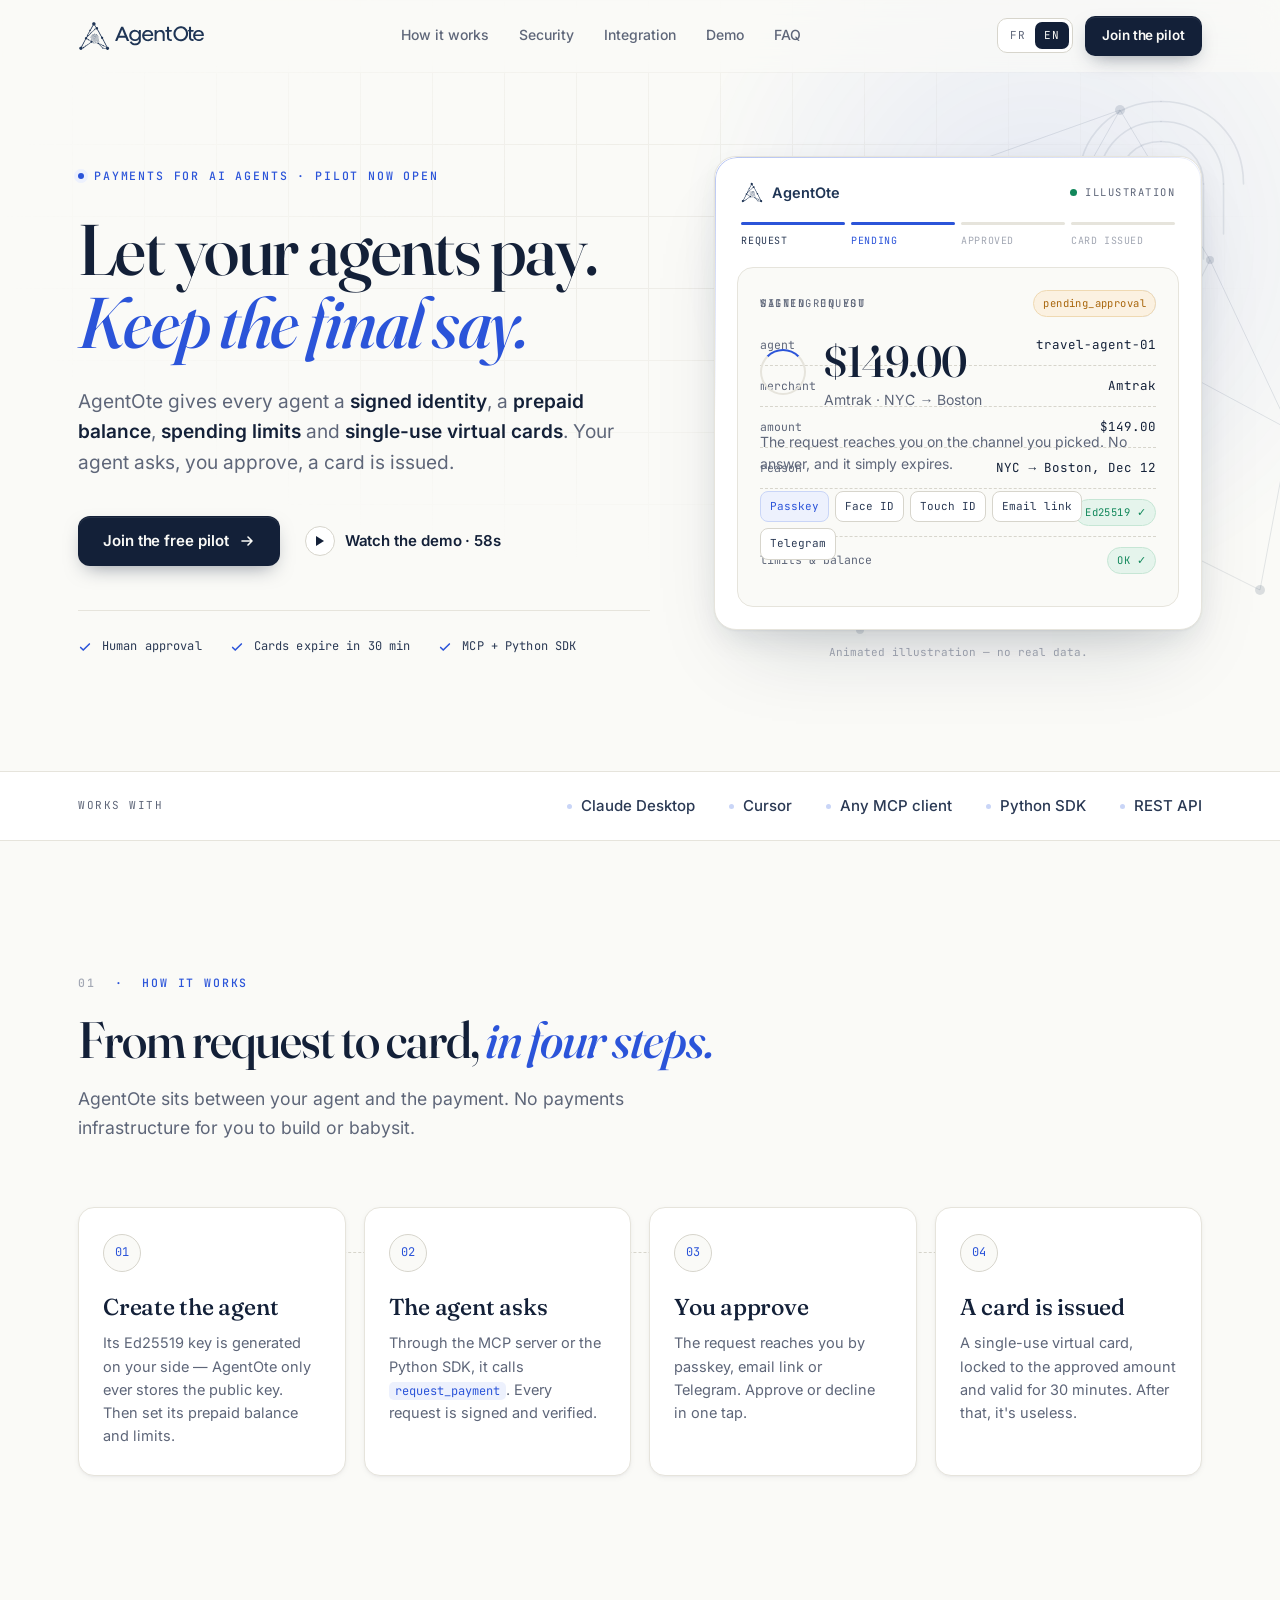
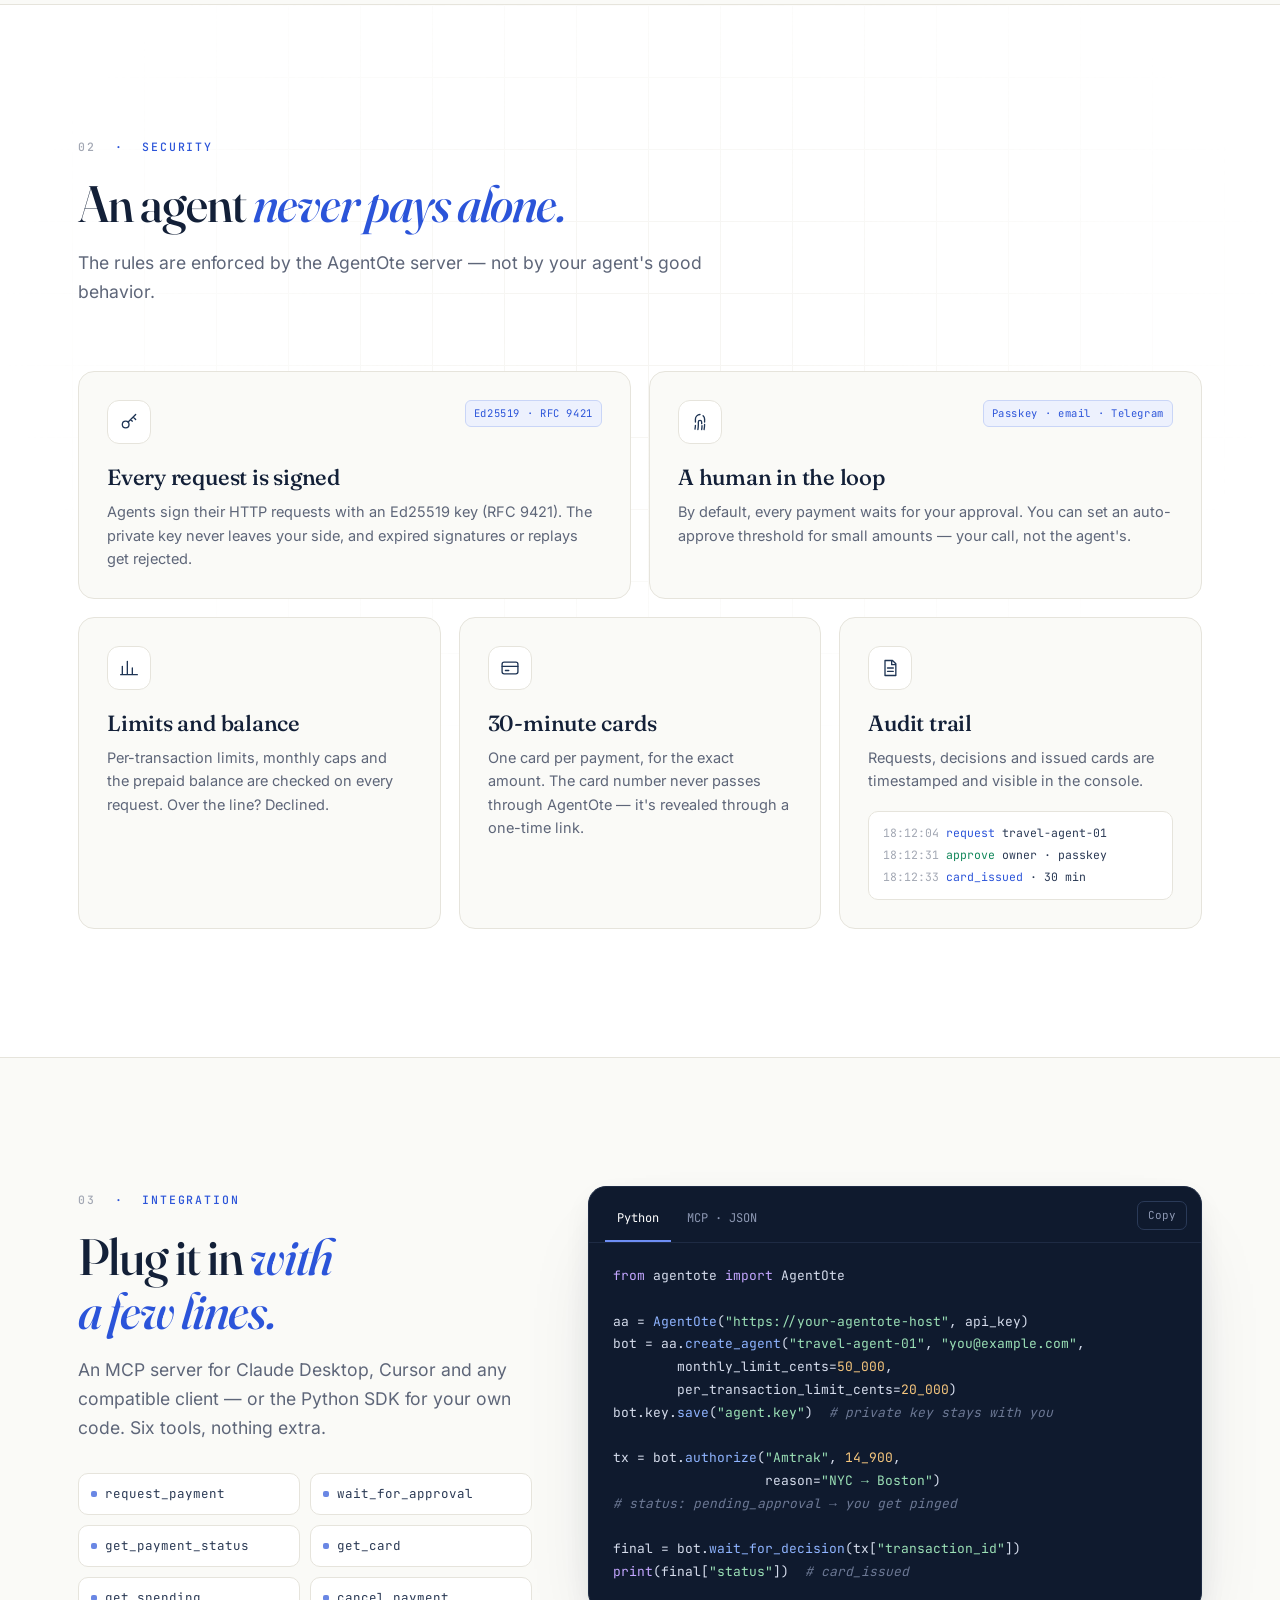
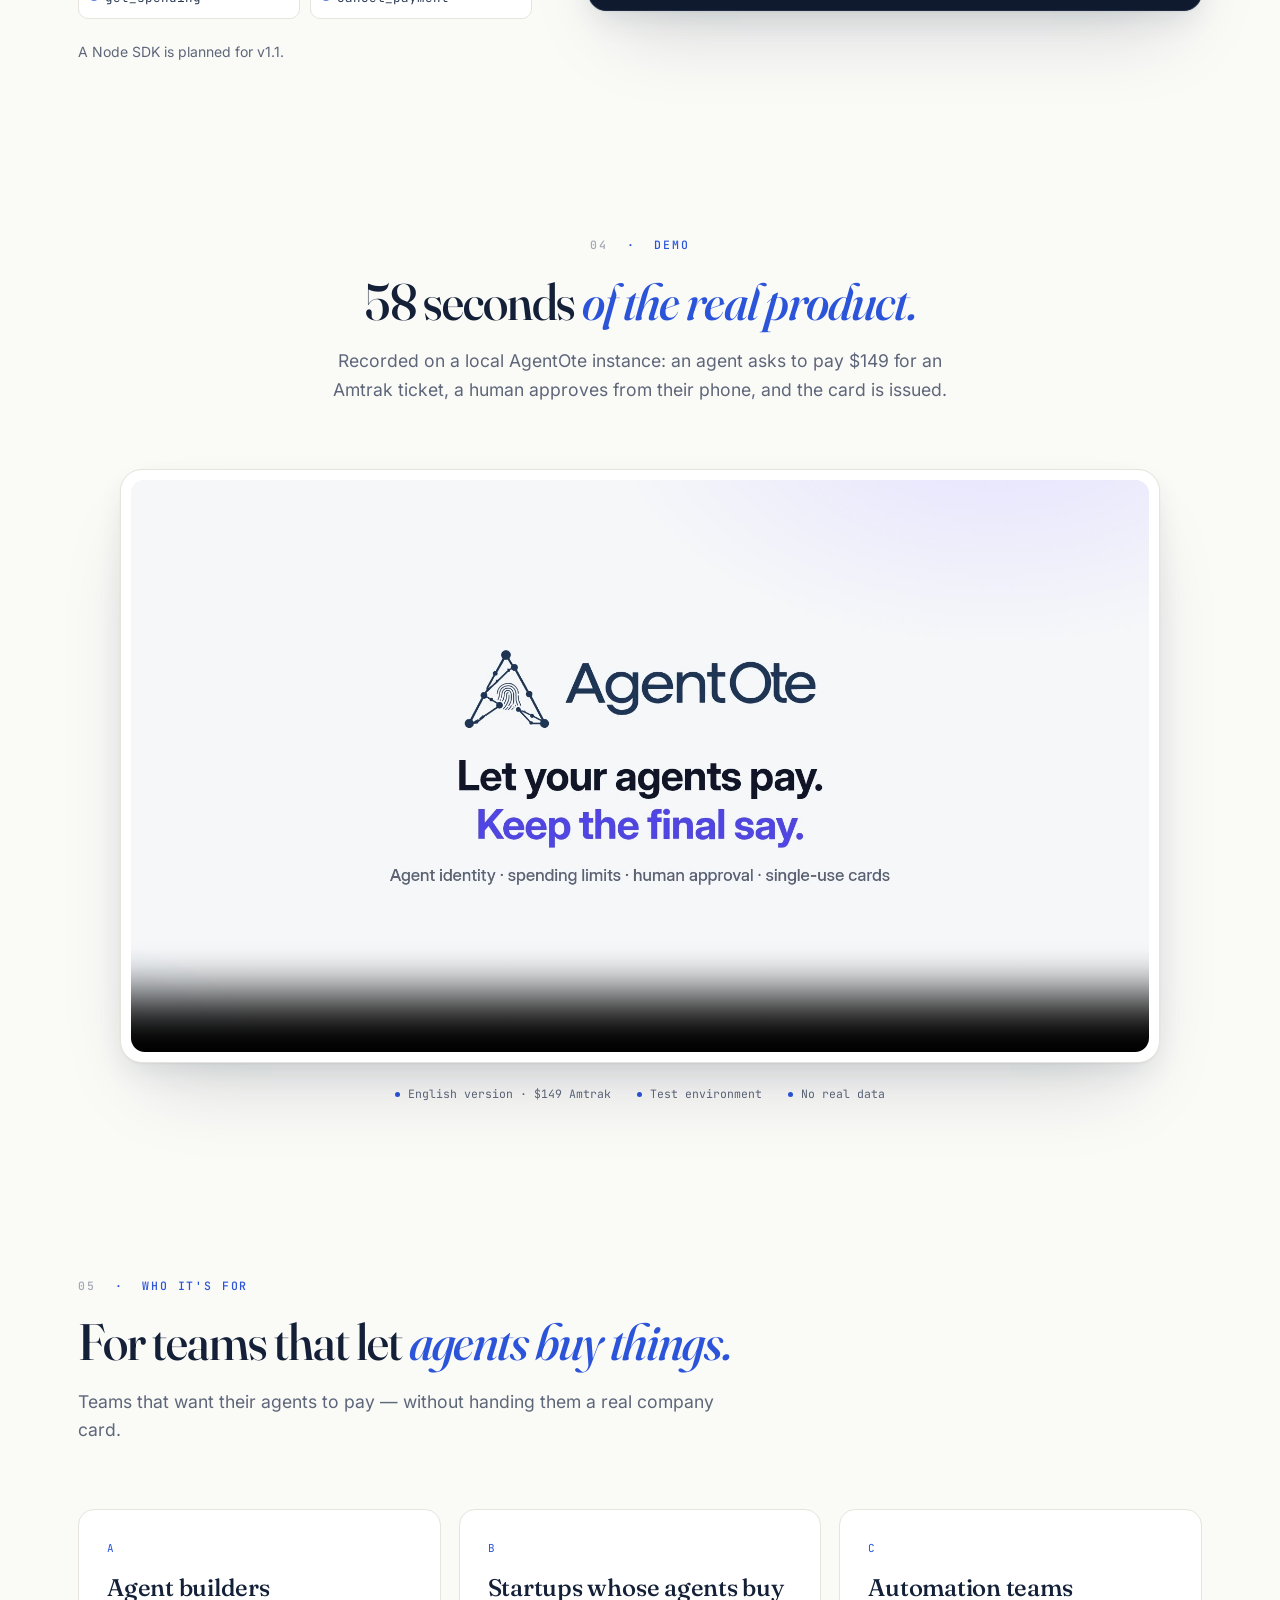
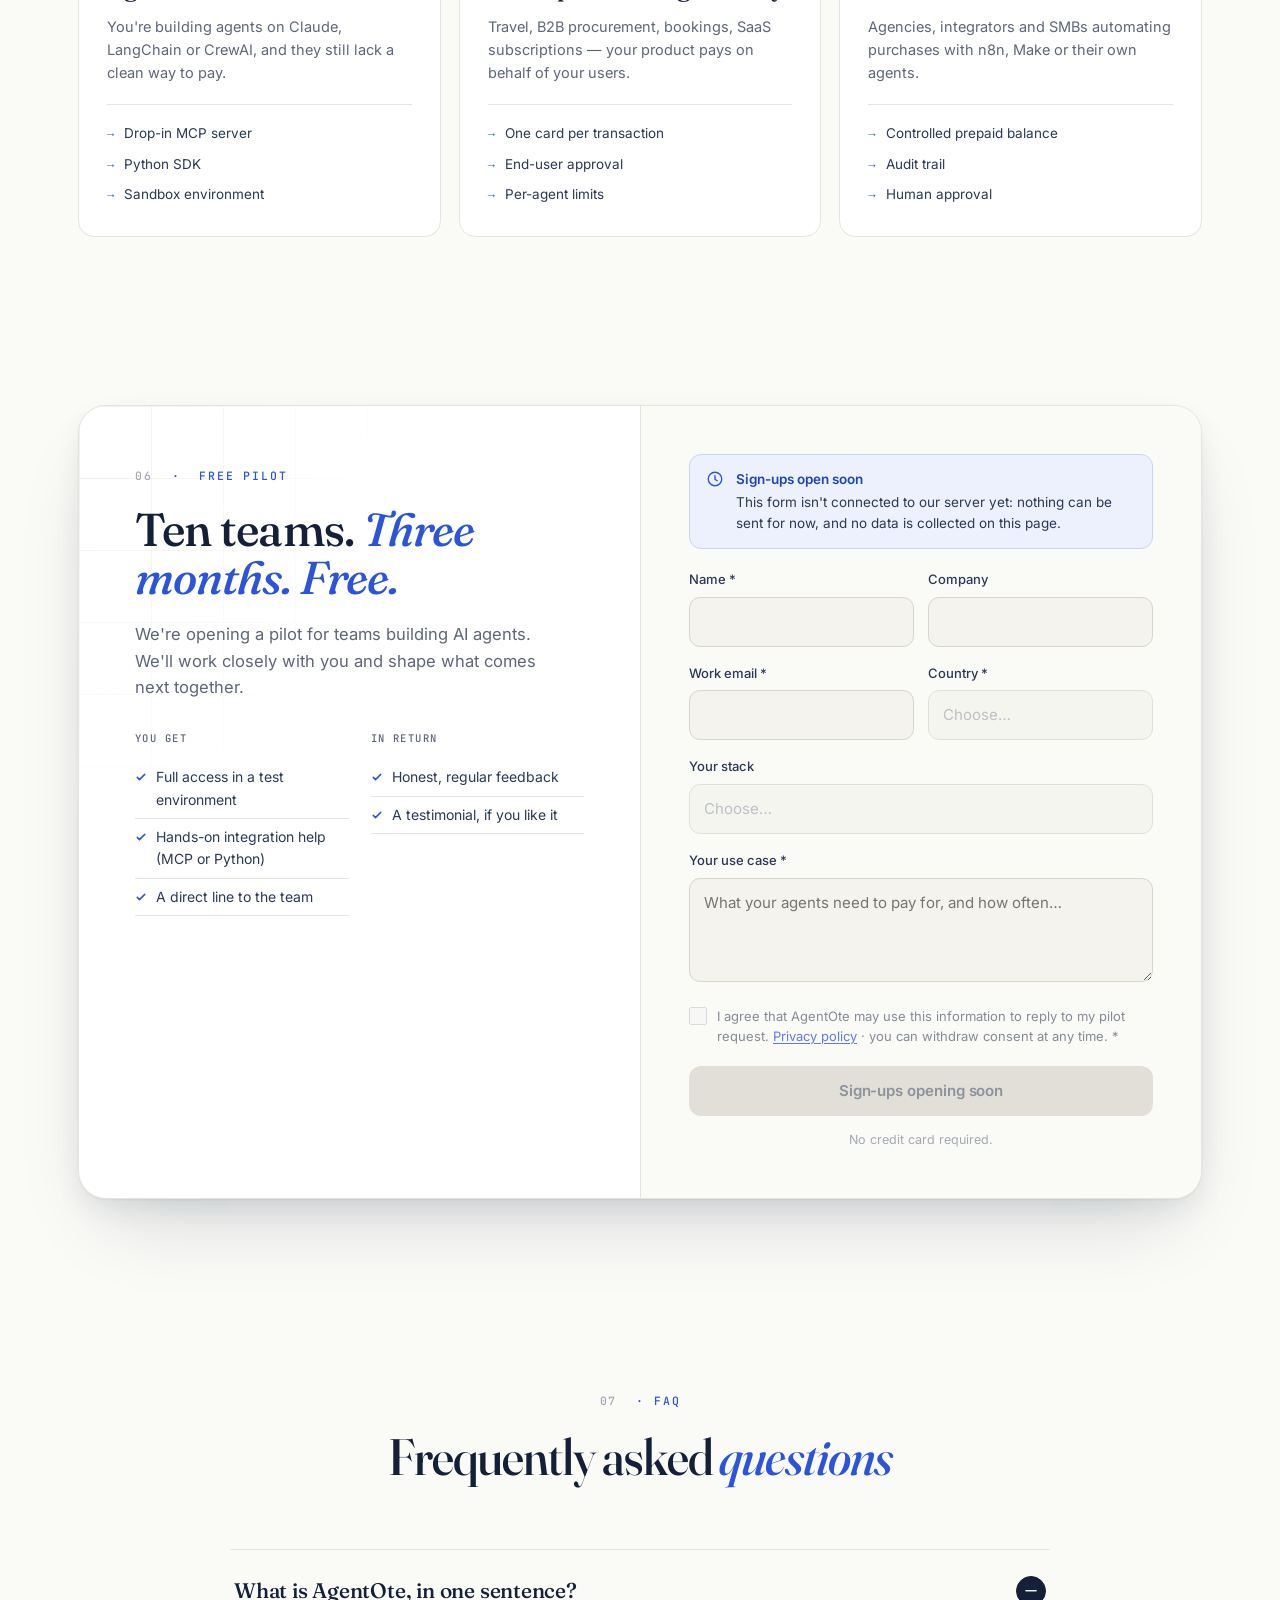
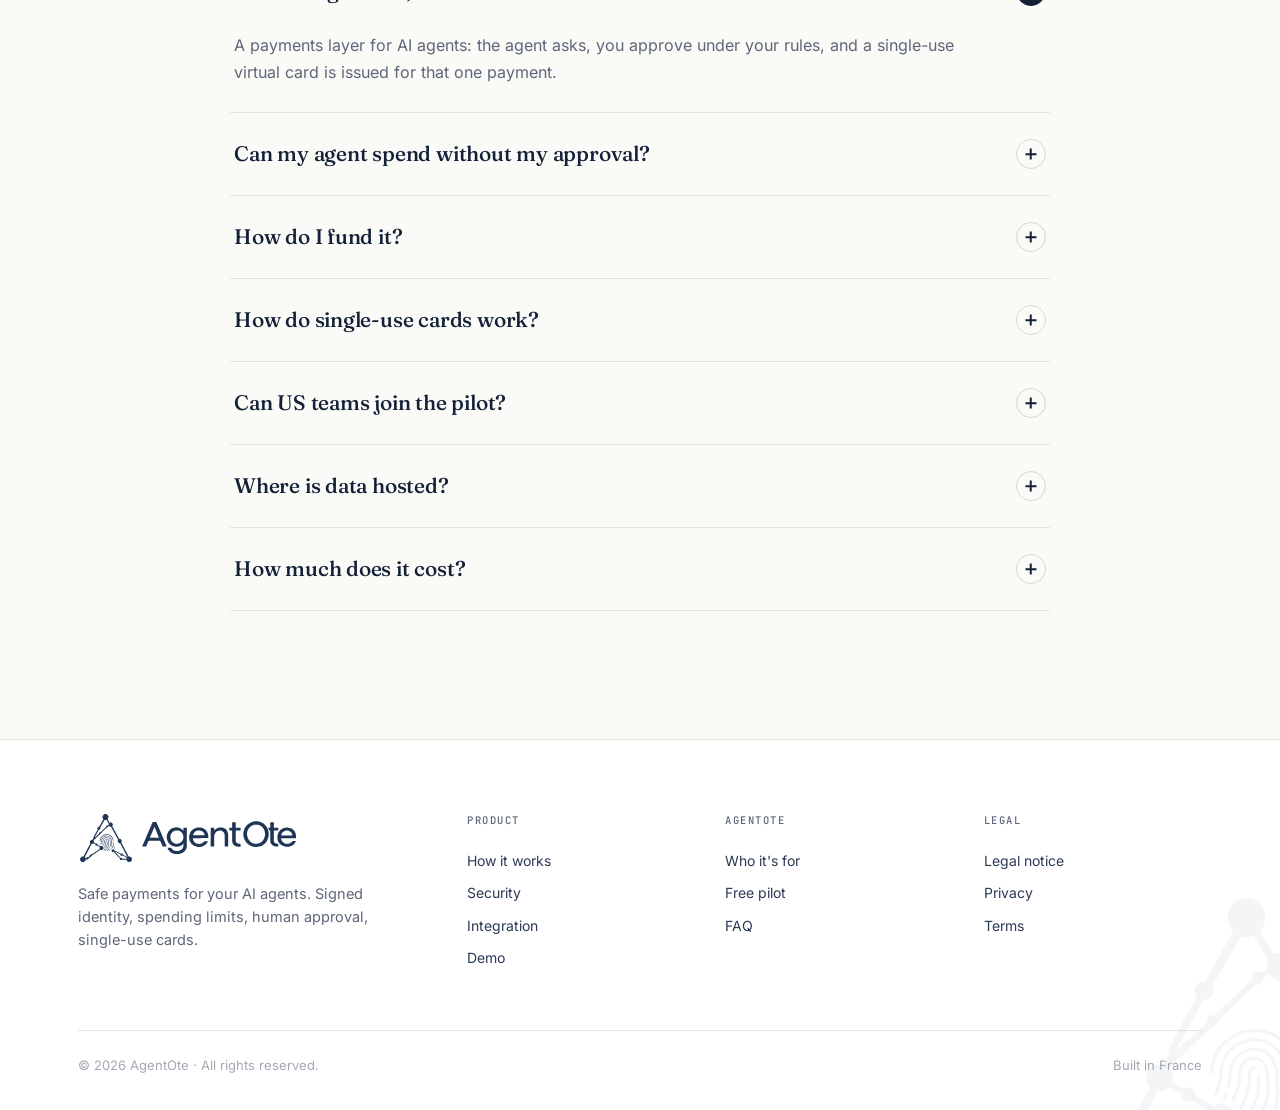
==== commit d0a3207d: "Publication du site depuis agentote@36609bc" ====
--- a/index.html
+++ b/index.html
@@ -16,9 +16,12 @@
 <link rel="icon" type="image/png" sizes="32x32" href="assets/favicon-32.png" />
 <link rel="icon" type="image/png" sizes="16x16" href="assets/favicon-16.png" />
 <link rel="apple-touch-icon" href="assets/apple-touch-icon-180.png" />
-<link rel="preconnect" href="https://fonts.googleapis.com" />
-<link rel="preconnect" href="https://fonts.gstatic.com" crossorigin />
-<link href="https://fonts.googleapis.com/css2?family=Fraunces:ital,opsz,wght@0,9..144,400;0,9..144,500;0,9..144,600;1,9..144,400;1,9..144,500;1,9..144,600&family=Inter:wght@400;500;600&family=JetBrains+Mono:wght@400;500&display=swap" rel="stylesheet" />
+<!-- Polices auto-hébergées (OFL) : aucune requête vers Google Fonts -->
+<link rel="preload" href="assets/fonts/Fraunces-normal-latin.woff2" as="font" type="font/woff2" crossorigin />
+<link rel="preload" href="assets/fonts/Inter-normal-latin.woff2" as="font" type="font/woff2" crossorigin />
+<link rel="stylesheet" href="assets/fonts.css" />
+<!-- URL de l'API pour le formulaire pilote (voir config.js) -->
+<script src="config.js"></script>
 <style>
 *,*::before,*::after{box-sizing:border-box;margin:0;padding:0}
 :root{
@@ -338,6 +341,22 @@
   .compat .container{flex-direction:column;align-items:flex-start;gap:14px}
   .compat ul{gap:8px 22px}
 }
+/* Formulaire pilote : consentement, champ piège, état fermé, messages */
+form .consent{display:flex;gap:10px;align-items:flex-start;font-size:13px;line-height:1.55;color:var(--muted);font-weight:400;margin:4px 0 14px;cursor:pointer}
+form .consent input{flex:none;width:18px;height:18px;margin-top:1px;padding:0;border-radius:5px;appearance:auto;-webkit-appearance:checkbox;accent-color:var(--accent)}
+form .consent a{color:var(--accent);text-decoration:underline;text-underline-offset:2px}
+form .hp{position:absolute!important;left:-10000px;width:1px;height:1px;overflow:hidden}
+form{position:relative}
+form.is-closed input,form.is-closed select,form.is-closed textarea{background:var(--paper-2);color:var(--faint);cursor:not-allowed}
+form.is-closed .btn{background:var(--line-2);color:var(--muted);box-shadow:none;cursor:not-allowed;transform:none}
+form.is-closed .btn .arr{display:none}
+form.is-closed .consent{cursor:default;opacity:.75}
+.f-closed{display:flex;gap:12px;align-items:flex-start;margin-bottom:20px;padding:14px 16px;border-radius:12px;background:var(--accent-soft);border:1px solid var(--accent-line);color:var(--ink-2);font-size:13.5px;line-height:1.55}
+.f-closed[hidden]{display:none}
+.f-closed svg{flex:none;color:var(--accent);margin-top:1px}
+.f-closed strong{display:block;color:var(--accent-ink);font-weight:600;margin-bottom:2px}
+.ok-msg.err{background:#FBEAEA;color:#A32A2A}
+form .btn:disabled{opacity:.7;cursor:progress}
 </style>
 </head>
 <body>
@@ -509,12 +528,15 @@
       </div>
       <div class="pilot-r">
         <form id="form" novalidate>
-          <div class="two"><div class="f"><label for="f-name" data-i="f_name"></label><input id="f-name" required autocomplete="name"></div><div class="f"><label for="f-co" data-i="f_co"></label><input id="f-co" autocomplete="organization"></div></div>
-          <div class="f"><label for="f-mail" data-i="f_mail"></label><input id="f-mail" type="email" required autocomplete="email"></div>
-          <div class="f"><label for="f-stack" data-i="f_stack"></label><select id="f-stack"><option value="" data-i="f_choose"></option><option>Claude / MCP</option><option>Cursor / MCP</option><option>LangChain / LangGraph</option><option>CrewAI</option><option>n8n / Make</option><option data-i="f_other"></option></select></div>
-          <div class="f"><label for="f-msg" data-i="f_msg"></label><textarea id="f-msg" data-ph="f_msg_ph"></textarea></div>
-          <button class="btn btn-ink" type="submit"><span data-i="f_send"></span><svg class="arr" width="16" height="16" viewBox="0 0 16 16" fill="none"><path d="M3 8h10M9 4l4 4-4 4" stroke="currentColor" stroke-width="1.6" stroke-linecap="round" stroke-linejoin="round"/></svg></button>
-          <div class="ok-msg" id="ok" role="status" data-i="f_ok"></div>
+          <div class="f-closed" id="f-closed" role="note" hidden><svg width="18" height="18" viewBox="0 0 24 24" fill="none" stroke="currentColor" stroke-width="1.8" stroke-linecap="round" stroke-linejoin="round" aria-hidden="true"><circle cx="12" cy="12" r="9"/><path d="M12 7.5v5l3 1.8"/></svg><div><strong data-i="f_closed_t"></strong><span data-i="f_closed"></span></div></div>
+          <div class="two"><div class="f"><label for="f-name" data-i="f_name"></label><input id="f-name" name="name" required maxlength="120" autocomplete="name"></div><div class="f"><label for="f-co" data-i="f_co"></label><input id="f-co" name="company" maxlength="160" autocomplete="organization"></div></div>
+          <div class="two"><div class="f"><label for="f-mail" data-i="f_mail"></label><input id="f-mail" name="email" type="email" required maxlength="254" autocomplete="email"></div><div class="f"><label for="f-country" data-i="f_country"></label><select id="f-country" name="country" required autocomplete="country"></select></div></div>
+          <div class="f"><label for="f-stack" data-i="f_stack"></label><select id="f-stack" name="stack"><option value="" data-i="f_choose"></option><option>Claude / MCP</option><option>Cursor / MCP</option><option>LangChain / LangGraph</option><option>CrewAI</option><option>n8n / Make</option><option value="other" data-i="f_other"></option></select></div>
+          <div class="f"><label for="f-msg" data-i="f_msg"></label><textarea id="f-msg" name="use_case" required minlength="10" maxlength="2000" data-ph="f_msg_ph"></textarea></div>
+          <div class="hp" aria-hidden="true"><label for="f-web">Website</label><input id="f-web" name="website" tabindex="-1" autocomplete="off"></div>
+          <label class="consent" for="f-consent"><input id="f-consent" name="consent" type="checkbox" required><span data-i="f_consent"></span></label>
+          <button class="btn btn-ink" type="submit" id="f-submit"><span data-i="f_send" id="f-send"></span><svg class="arr" width="16" height="16" viewBox="0 0 16 16" fill="none"><path d="M3 8h10M9 4l4 4-4 4" stroke="currentColor" stroke-width="1.6" stroke-linecap="round" stroke-linejoin="round"/></svg></button>
+          <div class="ok-msg" id="ok" role="status" aria-live="polite"></div>
           <p class="form-note" data-i="f_note"></p>
         </form>
       </div>
@@ -532,7 +554,7 @@
       <div class="ft-brand"><img src="assets/agentote-logo.svg" alt="AgentOte" width="241" height="52"><p data-i="ft_tag"></p></div>
       <div><h4 data-i="ft_prod"></h4><a href="#how" data-i="nav_how"></a><a href="#security" data-i="nav_sec"></a><a href="#integration" data-i="nav_int"></a><a href="#demo" data-i="nav_demo"></a></div>
       <div><h4>AgentOte</h4><a href="#who" data-i="ft_who"></a><a href="#pilot" data-i="ft_pilot"></a><a href="#faq">FAQ</a></div>
-      <div><h4 data-i="ft_legal"></h4><a href="#" data-i="ft_mentions"></a><a href="#" data-i="ft_privacy"></a><a href="#" data-i="ft_terms"></a></div>
+      <div><h4 data-i="ft_legal"></h4><a href="mentions-legales.html" data-i="ft_mentions"></a><a href="confidentialite.html" data-i="ft_privacy"></a><a href="cgu.html" data-i="ft_terms"></a></div>
     </div>
     <div class="ft-bot"><span>© 2026 AgentOte · <span data-i="ft_rights"></span></span><span data-i="ft_made"></span></div>
   </div>
@@ -600,8 +622,15 @@
   pi_you:"Vous recevez", pi_you_l:["Accès complet en environnement de test","Aide à l'intégration (MCP ou Python)","Une ligne directe avec l'équipe"],
   pi_us:"En échange", pi_us_l:["Vos retours, francs et réguliers","Un témoignage si le produit vous plaît"],
   f_name:"Nom *", f_co:"Entreprise", f_mail:"E-mail professionnel *", f_stack:"Votre stack", f_choose:"Choisir…", f_other:"Autre",
-  f_msg:"Votre cas d'usage", f_msg_ph:"Ce que vos agents doivent payer, et à quelle fréquence…",
-  f_send:"Demander une place", f_ok:"Merci ! Votre demande est bien notée, on vous répond rapidement.", f_note:"Aucune carte bancaire demandée.",
+  f_msg:"Votre cas d'usage *", f_msg_ph:"Ce que vos agents doivent payer, et à quelle fréquence…",
+  f_send:"Demander une place", f_ok:"Merci ! Votre demande est bien enregistrée. On vous répond rapidement.", f_note:"Aucune carte bancaire demandée.",
+  f_country:"Pays *", f_country_ph:"Choisir…",
+  countries:[["FR","France"],["US","États-Unis"],["BE","Belgique"],["CH","Suisse"],["CA","Canada"],["LU","Luxembourg"],["DE","Allemagne"],["GB","Royaume-Uni"],["ES","Espagne"],["IT","Italie"],["NL","Pays-Bas"],["ZZ","Autre pays"]],
+  f_consent:"J'accepte qu'AgentOte utilise ces informations pour répondre à ma demande de pilote. <a href=\"confidentialite.html\">Politique de confidentialité</a> · consentement retirable à tout moment. *",
+  f_sending:"Envoi…", f_closed_t:"Les inscriptions ouvrent bientôt", f_closed_btn:"Inscriptions bientôt ouvertes",
+  f_closed:"Le formulaire n'est pas encore relié à notre serveur : rien ne peut être envoyé pour l'instant, et aucune donnée n'est collectée sur cette page.",
+  f_err_invalid:"Vérifiez les champs obligatoires (*) et la case de consentement.", f_err_rate:"Trop de demandes depuis votre connexion. Réessayez dans une heure.",
+  f_err_net:"Envoi impossible : le serveur ne répond pas. Rien n'a été enregistré, réessayez plus tard.", f_err_other:"Envoi refusé par le serveur. Rien n'a été enregistré.",
   faq_t:"Questions <em>fréquentes</em>",
   faq:[
    ["Qu'est-ce qu'AgentOte, en une phrase ?","Une couche de paiement pour agents IA : l'agent demande, vous validez selon vos règles, et une carte virtuelle à usage unique est émise pour ce seul paiement."],
@@ -677,8 +706,15 @@
   pi_you:"You get", pi_you_l:["Full access in a test environment","Hands-on integration help (MCP or Python)","A direct line to the team"],
   pi_us:"In return", pi_us_l:["Honest, regular feedback","A testimonial, if you like it"],
   f_name:"Name *", f_co:"Company", f_mail:"Work email *", f_stack:"Your stack", f_choose:"Choose…", f_other:"Other",
-  f_msg:"Your use case", f_msg_ph:"What your agents need to pay for, and how often…",
-  f_send:"Request a spot", f_ok:"Thanks! We've got your request and will get back to you soon.", f_note:"No credit card required.",
+  f_msg:"Your use case *", f_msg_ph:"What your agents need to pay for, and how often…",
+  f_send:"Request a spot", f_ok:"Thanks! Your request is saved. We'll get back to you soon.", f_note:"No credit card required.",
+  f_country:"Country *", f_country_ph:"Choose…",
+  countries:[["US","United States"],["CA","Canada"],["GB","United Kingdom"],["FR","France"],["DE","Germany"],["BE","Belgium"],["CH","Switzerland"],["NL","Netherlands"],["ES","Spain"],["IT","Italy"],["LU","Luxembourg"],["ZZ","Other country"]],
+  f_consent:"I agree that AgentOte may use this information to reply to my pilot request. <a href=\"confidentialite.html\">Privacy policy</a> · you can withdraw consent at any time. *",
+  f_sending:"Sending…", f_closed_t:"Sign-ups open soon", f_closed_btn:"Sign-ups opening soon",
+  f_closed:"This form isn't connected to our server yet: nothing can be sent for now, and no data is collected on this page.",
+  f_err_invalid:"Please check the required fields (*) and the consent box.", f_err_rate:"Too many requests from your connection. Please try again in an hour.",
+  f_err_net:"Couldn't send: the server isn't responding. Nothing was saved, please try again later.", f_err_other:"The server rejected the request. Nothing was saved.",
   faq_t:"Frequently asked <em>questions</em>",
   faq:[
    ["What is AgentOte, in one sentence?","A payments layer for AI agents: the agent asks, you approve under your rules, and a single-use virtual card is issued for that one payment."],
@@ -714,6 +750,7 @@
   $$(".lang button").forEach(b => { b.classList.toggle("on", b.dataset.lang === LANG); b.setAttribute("aria-pressed", b.dataset.lang === LANG); });
   if (persist) try { localStorage.setItem("agentote-lang", LANG); } catch(e){}
   setDemoVideo(LANG);
+  if (typeof renderForm === "function" && document.getElementById("f-country")) try { renderForm(); } catch(e){}
 }
 /* Vidéo de démo : version EN (149 $ Amtrak) ou FR (149 € SNCF) selon la langue */
 function setDemoVideo(l){
@@ -746,8 +783,48 @@
 $$("#mmenu a").forEach(a=>a.addEventListener("click",()=>menu(false)));
 const io = new IntersectionObserver(es => es.forEach(e => { if (e.isIntersecting){ e.target.classList.add("in"); io.unobserve(e.target);} }), {threshold:.12, rootMargin:"0px 0px -40px 0px"});
 $$(".rv").forEach(el => io.observe(el));
-/* Formulaire : front uniquement, à brancher sur un backend */
-$("#form").addEventListener("submit", e => { e.preventDefault(); const f=e.target; if(!f.checkValidity()){f.reportValidity();return;} $("#ok").classList.add("show"); f.reset(); });
+/* Formulaire pilote → API AgentOte (POST /v1/pilot-requests). URL : config.js (window.AGENTOTE_SITE.apiBase).
+   Sans API configurée (GitHub Pages pour l'instant) : formulaire fermé, message honnête, rien n'est envoyé. */
+const SITE_CFG = window.AGENTOTE_SITE || {};
+const API_BASE = typeof SITE_CFG.apiBase === "string" && SITE_CFG.apiBase ? SITE_CFG.apiBase.replace(/\/$/, "") : null;
+let formMsg = null; // clé du dernier message affiché (retraduit au changement de langue)
+function showFormMsg(key, tone){
+  formMsg = key ? { key, tone } : null;
+  const el = $("#ok"); el.className = "ok-msg" + (key ? " show " + (tone || "ok") : "");
+  el.innerHTML = key ? (LANG === "fr" ? frTypo(T.fr[key]) : T[LANG][key]) : "";
+}
+function renderForm(){
+  const d = T[LANG], sel = $("#f-country"), v = sel.value;
+  sel.innerHTML = `<option value="">${d.f_country_ph}</option>` + d.countries.map(([c, n]) => `<option value="${c}">${n}</option>`).join("");
+  sel.value = v;
+  const closed = !API_BASE;
+  $("#form").classList.toggle("is-closed", closed);
+  $("#f-closed").hidden = !closed;
+  $$("#form input, #form select, #form textarea, #form button").forEach(el => { if (el.name !== "website") el.disabled = closed; });
+  if (closed) $("#f-send").textContent = d.f_closed_btn;
+  if (formMsg) showFormMsg(formMsg.key, formMsg.tone);
+}
+renderForm();
+$("#form").addEventListener("submit", async e => {
+  e.preventDefault();
+  const f = e.target;
+  if (!API_BASE) return; // jamais de faux succès
+  if (!f.checkValidity()) { f.reportValidity(); showFormMsg("f_err_invalid", "err"); return; }
+  const btn = $("#f-submit"), label = $("#f-send");
+  const body = {
+    name: f.name.value.trim(), email: f.email.value.trim(), company: f.company.value.trim(), country: f.country.value,
+    stack: f.stack.value, use_case: f.use_case.value.trim(), consent: f.consent.checked, website: f.website.value, lang: LANG,
+  };
+  btn.disabled = true; label.textContent = T[LANG].f_sending; showFormMsg(null);
+  try {
+    const r = await fetch(API_BASE + "/v1/pilot-requests", { method: "POST", headers: { "content-type": "application/json", "accept-language": LANG }, body: JSON.stringify(body) });
+    if (r.status === 201 || r.status === 200) { showFormMsg("f_ok", "ok"); f.reset(); }
+    else if (r.status === 429) showFormMsg("f_err_rate", "err");
+    else if (r.status === 400) showFormMsg("f_err_invalid", "err");
+    else showFormMsg("f_err_other", "err");
+  } catch (err) { showFormMsg("f_err_net", "err"); }
+  finally { btn.disabled = false; label.innerHTML = LANG === "fr" ? frTypo(T.fr.f_send) : T[LANG].f_send; }
+});
 /* Console animée : demande → en attente → approuvée → carte émise */
 const panes=$$(".pane"), steps=$$("#steps li"), DUR=[3000,3400,2600,5000];
 const reduce = matchMedia("(prefers-reduced-motion: reduce)").matches;
--- a/assets/fonts.css
+++ b/assets/fonts.css
@@ -0,0 +1,200 @@
+/* Polices auto-hébergées (SIL Open Font License 1.1, voir OFL-*.txt) : Fraunces, Inter, JetBrains Mono.
+   Copie locale des fichiers Google Fonts (sous-ensembles latin + latin-ext) : aucune requête vers Google. */
+/* latin-ext */
+@font-face {
+  font-family: 'Fraunces';
+  font-style: italic;
+  font-weight: 400;
+  font-display: swap;
+  src: url(fonts/Fraunces-italic-latin-ext.woff2) format('woff2');
+  unicode-range: U+0100-02BA, U+02BD-02C5, U+02C7-02CC, U+02CE-02D7, U+02DD-02FF, U+0304, U+0308, U+0329, U+1D00-1DBF, U+1E00-1E9F, U+1EF2-1EFF, U+2020, U+20A0-20AB, U+20AD-20C4, U+2113, U+2C60-2C7F, U+A720-A7FF;
+}
+/* latin */
+@font-face {
+  font-family: 'Fraunces';
+  font-style: italic;
+  font-weight: 400;
+  font-display: swap;
+  src: url(fonts/Fraunces-italic-latin.woff2) format('woff2');
+  unicode-range: U+0000-00FF, U+0131, U+0152-0153, U+02BB-02BC, U+02C6, U+02DA, U+02DC, U+0304, U+0308, U+0329, U+2000-206F, U+20AC, U+2122, U+2191, U+2193, U+2212, U+2215, U+FEFF, U+FFFD;
+}
+/* latin-ext */
+@font-face {
+  font-family: 'Fraunces';
+  font-style: italic;
+  font-weight: 500;
+  font-display: swap;
+  src: url(fonts/Fraunces-italic-latin-ext.woff2) format('woff2');
+  unicode-range: U+0100-02BA, U+02BD-02C5, U+02C7-02CC, U+02CE-02D7, U+02DD-02FF, U+0304, U+0308, U+0329, U+1D00-1DBF, U+1E00-1E9F, U+1EF2-1EFF, U+2020, U+20A0-20AB, U+20AD-20C4, U+2113, U+2C60-2C7F, U+A720-A7FF;
+}
+/* latin */
+@font-face {
+  font-family: 'Fraunces';
+  font-style: italic;
+  font-weight: 500;
+  font-display: swap;
+  src: url(fonts/Fraunces-italic-latin.woff2) format('woff2');
+  unicode-range: U+0000-00FF, U+0131, U+0152-0153, U+02BB-02BC, U+02C6, U+02DA, U+02DC, U+0304, U+0308, U+0329, U+2000-206F, U+20AC, U+2122, U+2191, U+2193, U+2212, U+2215, U+FEFF, U+FFFD;
+}
+/* latin-ext */
+@font-face {
+  font-family: 'Fraunces';
+  font-style: italic;
+  font-weight: 600;
+  font-display: swap;
+  src: url(fonts/Fraunces-italic-latin-ext.woff2) format('woff2');
+  unicode-range: U+0100-02BA, U+02BD-02C5, U+02C7-02CC, U+02CE-02D7, U+02DD-02FF, U+0304, U+0308, U+0329, U+1D00-1DBF, U+1E00-1E9F, U+1EF2-1EFF, U+2020, U+20A0-20AB, U+20AD-20C4, U+2113, U+2C60-2C7F, U+A720-A7FF;
+}
+/* latin */
+@font-face {
+  font-family: 'Fraunces';
+  font-style: italic;
+  font-weight: 600;
+  font-display: swap;
+  src: url(fonts/Fraunces-italic-latin.woff2) format('woff2');
+  unicode-range: U+0000-00FF, U+0131, U+0152-0153, U+02BB-02BC, U+02C6, U+02DA, U+02DC, U+0304, U+0308, U+0329, U+2000-206F, U+20AC, U+2122, U+2191, U+2193, U+2212, U+2215, U+FEFF, U+FFFD;
+}
+/* latin-ext */
+@font-face {
+  font-family: 'Fraunces';
+  font-style: normal;
+  font-weight: 400;
+  font-display: swap;
+  src: url(fonts/Fraunces-normal-latin-ext.woff2) format('woff2');
+  unicode-range: U+0100-02BA, U+02BD-02C5, U+02C7-02CC, U+02CE-02D7, U+02DD-02FF, U+0304, U+0308, U+0329, U+1D00-1DBF, U+1E00-1E9F, U+1EF2-1EFF, U+2020, U+20A0-20AB, U+20AD-20C4, U+2113, U+2C60-2C7F, U+A720-A7FF;
+}
+/* latin */
+@font-face {
+  font-family: 'Fraunces';
+  font-style: normal;
+  font-weight: 400;
+  font-display: swap;
+  src: url(fonts/Fraunces-normal-latin.woff2) format('woff2');
+  unicode-range: U+0000-00FF, U+0131, U+0152-0153, U+02BB-02BC, U+02C6, U+02DA, U+02DC, U+0304, U+0308, U+0329, U+2000-206F, U+20AC, U+2122, U+2191, U+2193, U+2212, U+2215, U+FEFF, U+FFFD;
+}
+/* latin-ext */
+@font-face {
+  font-family: 'Fraunces';
+  font-style: normal;
+  font-weight: 500;
+  font-display: swap;
+  src: url(fonts/Fraunces-normal-latin-ext.woff2) format('woff2');
+  unicode-range: U+0100-02BA, U+02BD-02C5, U+02C7-02CC, U+02CE-02D7, U+02DD-02FF, U+0304, U+0308, U+0329, U+1D00-1DBF, U+1E00-1E9F, U+1EF2-1EFF, U+2020, U+20A0-20AB, U+20AD-20C4, U+2113, U+2C60-2C7F, U+A720-A7FF;
+}
+/* latin */
+@font-face {
+  font-family: 'Fraunces';
+  font-style: normal;
+  font-weight: 500;
+  font-display: swap;
+  src: url(fonts/Fraunces-normal-latin.woff2) format('woff2');
+  unicode-range: U+0000-00FF, U+0131, U+0152-0153, U+02BB-02BC, U+02C6, U+02DA, U+02DC, U+0304, U+0308, U+0329, U+2000-206F, U+20AC, U+2122, U+2191, U+2193, U+2212, U+2215, U+FEFF, U+FFFD;
+}
+/* latin-ext */
+@font-face {
+  font-family: 'Fraunces';
+  font-style: normal;
+  font-weight: 600;
+  font-display: swap;
+  src: url(fonts/Fraunces-normal-latin-ext.woff2) format('woff2');
+  unicode-range: U+0100-02BA, U+02BD-02C5, U+02C7-02CC, U+02CE-02D7, U+02DD-02FF, U+0304, U+0308, U+0329, U+1D00-1DBF, U+1E00-1E9F, U+1EF2-1EFF, U+2020, U+20A0-20AB, U+20AD-20C4, U+2113, U+2C60-2C7F, U+A720-A7FF;
+}
+/* latin */
+@font-face {
+  font-family: 'Fraunces';
+  font-style: normal;
+  font-weight: 600;
+  font-display: swap;
+  src: url(fonts/Fraunces-normal-latin.woff2) format('woff2');
+  unicode-range: U+0000-00FF, U+0131, U+0152-0153, U+02BB-02BC, U+02C6, U+02DA, U+02DC, U+0304, U+0308, U+0329, U+2000-206F, U+20AC, U+2122, U+2191, U+2193, U+2212, U+2215, U+FEFF, U+FFFD;
+}
+/* latin-ext */
+@font-face {
+  font-family: 'Inter';
+  font-style: normal;
+  font-weight: 400;
+  font-display: swap;
+  src: url(fonts/Inter-normal-latin-ext.woff2) format('woff2');
+  unicode-range: U+0100-02BA, U+02BD-02C5, U+02C7-02CC, U+02CE-02D7, U+02DD-02FF, U+0304, U+0308, U+0329, U+1D00-1DBF, U+1E00-1E9F, U+1EF2-1EFF, U+2020, U+20A0-20AB, U+20AD-20C4, U+2113, U+2C60-2C7F, U+A720-A7FF;
+}
+/* latin */
+@font-face {
+  font-family: 'Inter';
+  font-style: normal;
+  font-weight: 400;
+  font-display: swap;
+  src: url(fonts/Inter-normal-latin.woff2) format('woff2');
+  unicode-range: U+0000-00FF, U+0131, U+0152-0153, U+02BB-02BC, U+02C6, U+02DA, U+02DC, U+0304, U+0308, U+0329, U+2000-206F, U+20AC, U+2122, U+2191, U+2193, U+2212, U+2215, U+FEFF, U+FFFD;
+}
+/* latin-ext */
+@font-face {
+  font-family: 'Inter';
+  font-style: normal;
+  font-weight: 500;
+  font-display: swap;
+  src: url(fonts/Inter-normal-latin-ext.woff2) format('woff2');
+  unicode-range: U+0100-02BA, U+02BD-02C5, U+02C7-02CC, U+02CE-02D7, U+02DD-02FF, U+0304, U+0308, U+0329, U+1D00-1DBF, U+1E00-1E9F, U+1EF2-1EFF, U+2020, U+20A0-20AB, U+20AD-20C4, U+2113, U+2C60-2C7F, U+A720-A7FF;
+}
+/* latin */
+@font-face {
+  font-family: 'Inter';
+  font-style: normal;
+  font-weight: 500;
+  font-display: swap;
+  src: url(fonts/Inter-normal-latin.woff2) format('woff2');
+  unicode-range: U+0000-00FF, U+0131, U+0152-0153, U+02BB-02BC, U+02C6, U+02DA, U+02DC, U+0304, U+0308, U+0329, U+2000-206F, U+20AC, U+2122, U+2191, U+2193, U+2212, U+2215, U+FEFF, U+FFFD;
+}
+/* latin-ext */
+@font-face {
+  font-family: 'Inter';
+  font-style: normal;
+  font-weight: 600;
+  font-display: swap;
+  src: url(fonts/Inter-normal-latin-ext.woff2) format('woff2');
+  unicode-range: U+0100-02BA, U+02BD-02C5, U+02C7-02CC, U+02CE-02D7, U+02DD-02FF, U+0304, U+0308, U+0329, U+1D00-1DBF, U+1E00-1E9F, U+1EF2-1EFF, U+2020, U+20A0-20AB, U+20AD-20C4, U+2113, U+2C60-2C7F, U+A720-A7FF;
+}
+/* latin */
+@font-face {
+  font-family: 'Inter';
+  font-style: normal;
+  font-weight: 600;
+  font-display: swap;
+  src: url(fonts/Inter-normal-latin.woff2) format('woff2');
+  unicode-range: U+0000-00FF, U+0131, U+0152-0153, U+02BB-02BC, U+02C6, U+02DA, U+02DC, U+0304, U+0308, U+0329, U+2000-206F, U+20AC, U+2122, U+2191, U+2193, U+2212, U+2215, U+FEFF, U+FFFD;
+}
+/* latin-ext */
+@font-face {
+  font-family: 'JetBrains Mono';
+  font-style: normal;
+  font-weight: 400;
+  font-display: swap;
+  src: url(fonts/JetBrainsMono-normal-latin-ext.woff2) format('woff2');
+  unicode-range: U+0100-02BA, U+02BD-02C5, U+02C7-02CC, U+02CE-02D7, U+02DD-02FF, U+0304, U+0308, U+0329, U+1D00-1DBF, U+1E00-1E9F, U+1EF2-1EFF, U+2020, U+20A0-20AB, U+20AD-20C4, U+2113, U+2C60-2C7F, U+A720-A7FF;
+}
+/* latin */
+@font-face {
+  font-family: 'JetBrains Mono';
+  font-style: normal;
+  font-weight: 400;
+  font-display: swap;
+  src: url(fonts/JetBrainsMono-normal-latin.woff2) format('woff2');
+  unicode-range: U+0000-00FF, U+0131, U+0152-0153, U+02BB-02BC, U+02C6, U+02DA, U+02DC, U+0304, U+0308, U+0329, U+2000-206F, U+20AC, U+2122, U+2191, U+2193, U+2212, U+2215, U+FEFF, U+FFFD;
+}
+/* latin-ext */
+@font-face {
+  font-family: 'JetBrains Mono';
+  font-style: normal;
+  font-weight: 500;
+  font-display: swap;
+  src: url(fonts/JetBrainsMono-normal-latin-ext.woff2) format('woff2');
+  unicode-range: U+0100-02BA, U+02BD-02C5, U+02C7-02CC, U+02CE-02D7, U+02DD-02FF, U+0304, U+0308, U+0329, U+1D00-1DBF, U+1E00-1E9F, U+1EF2-1EFF, U+2020, U+20A0-20AB, U+20AD-20C4, U+2113, U+2C60-2C7F, U+A720-A7FF;
+}
+/* latin */
+@font-face {
+  font-family: 'JetBrains Mono';
+  font-style: normal;
+  font-weight: 500;
+  font-display: swap;
+  src: url(fonts/JetBrainsMono-normal-latin.woff2) format('woff2');
+  unicode-range: U+0000-00FF, U+0131, U+0152-0153, U+02BB-02BC, U+02C6, U+02DA, U+02DC, U+0304, U+0308, U+0329, U+2000-206F, U+20AC, U+2122, U+2191, U+2193, U+2212, U+2215, U+FEFF, U+FFFD;
+}
